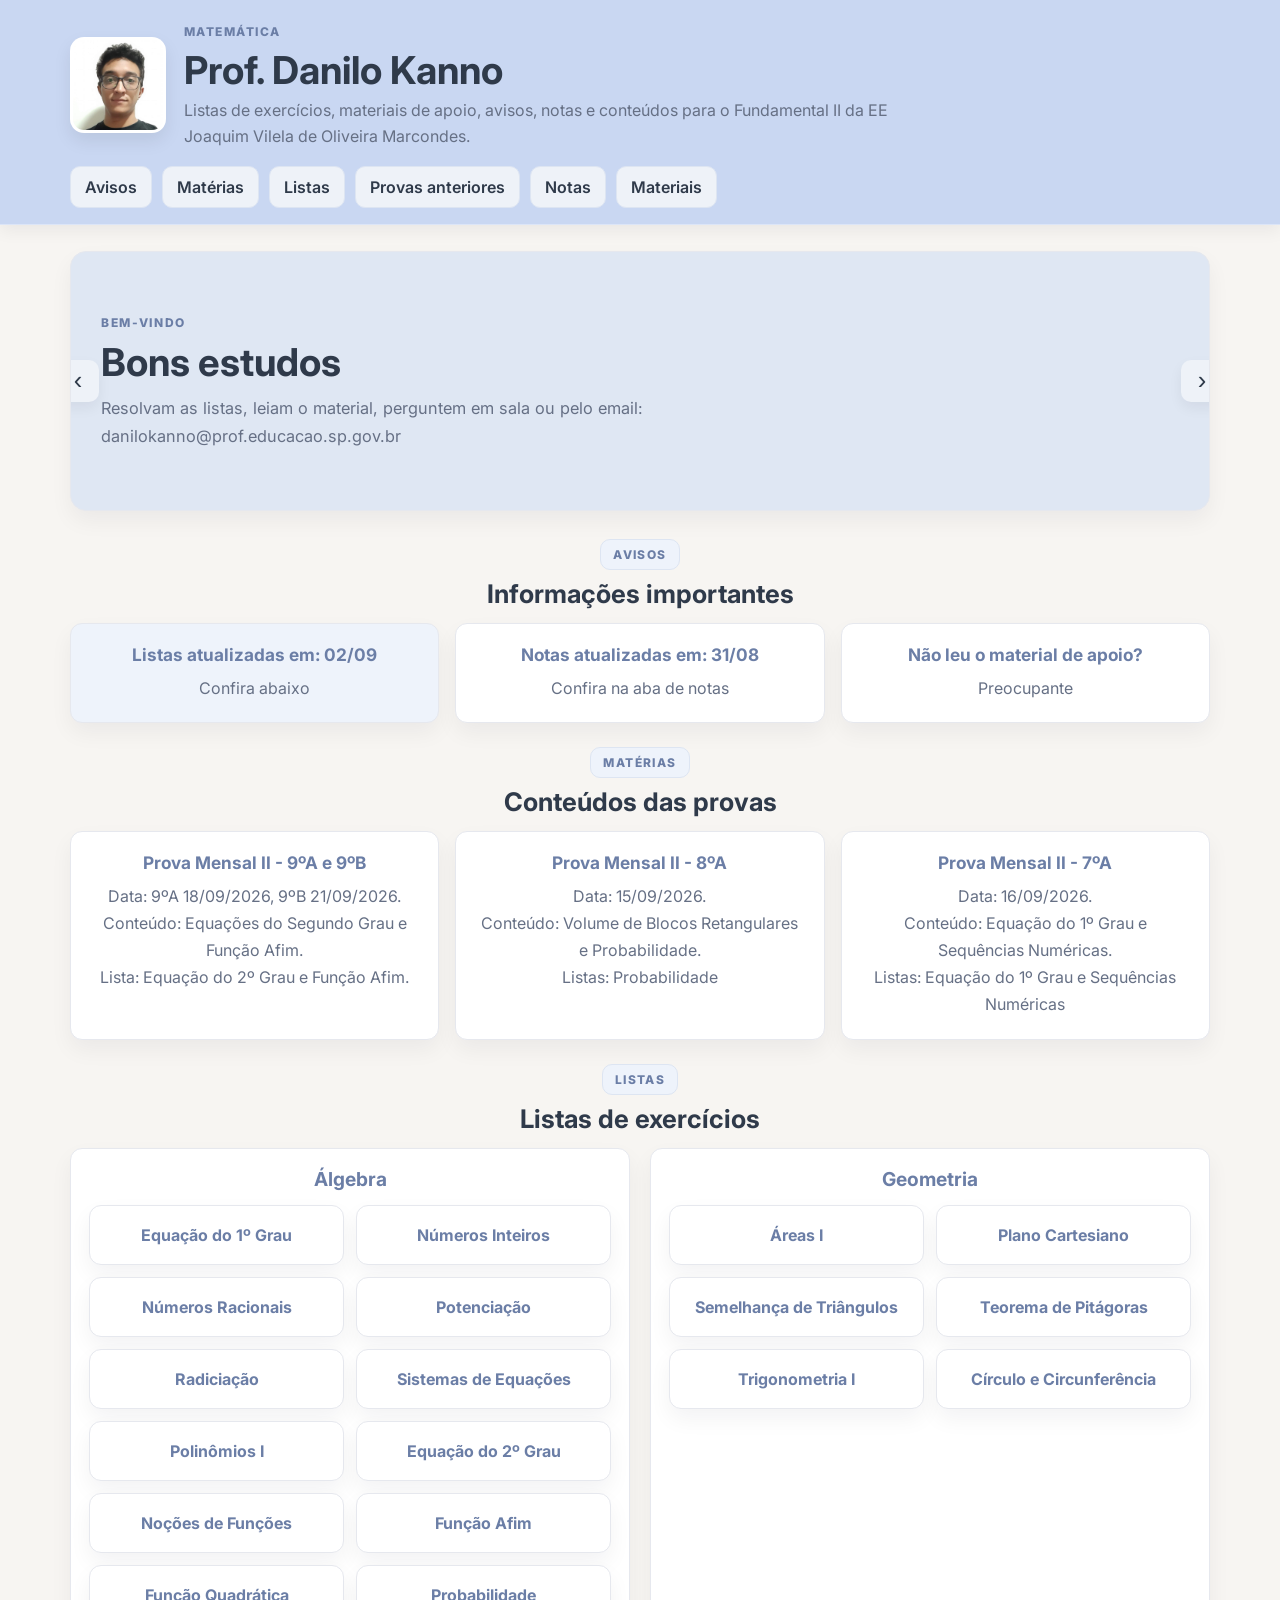
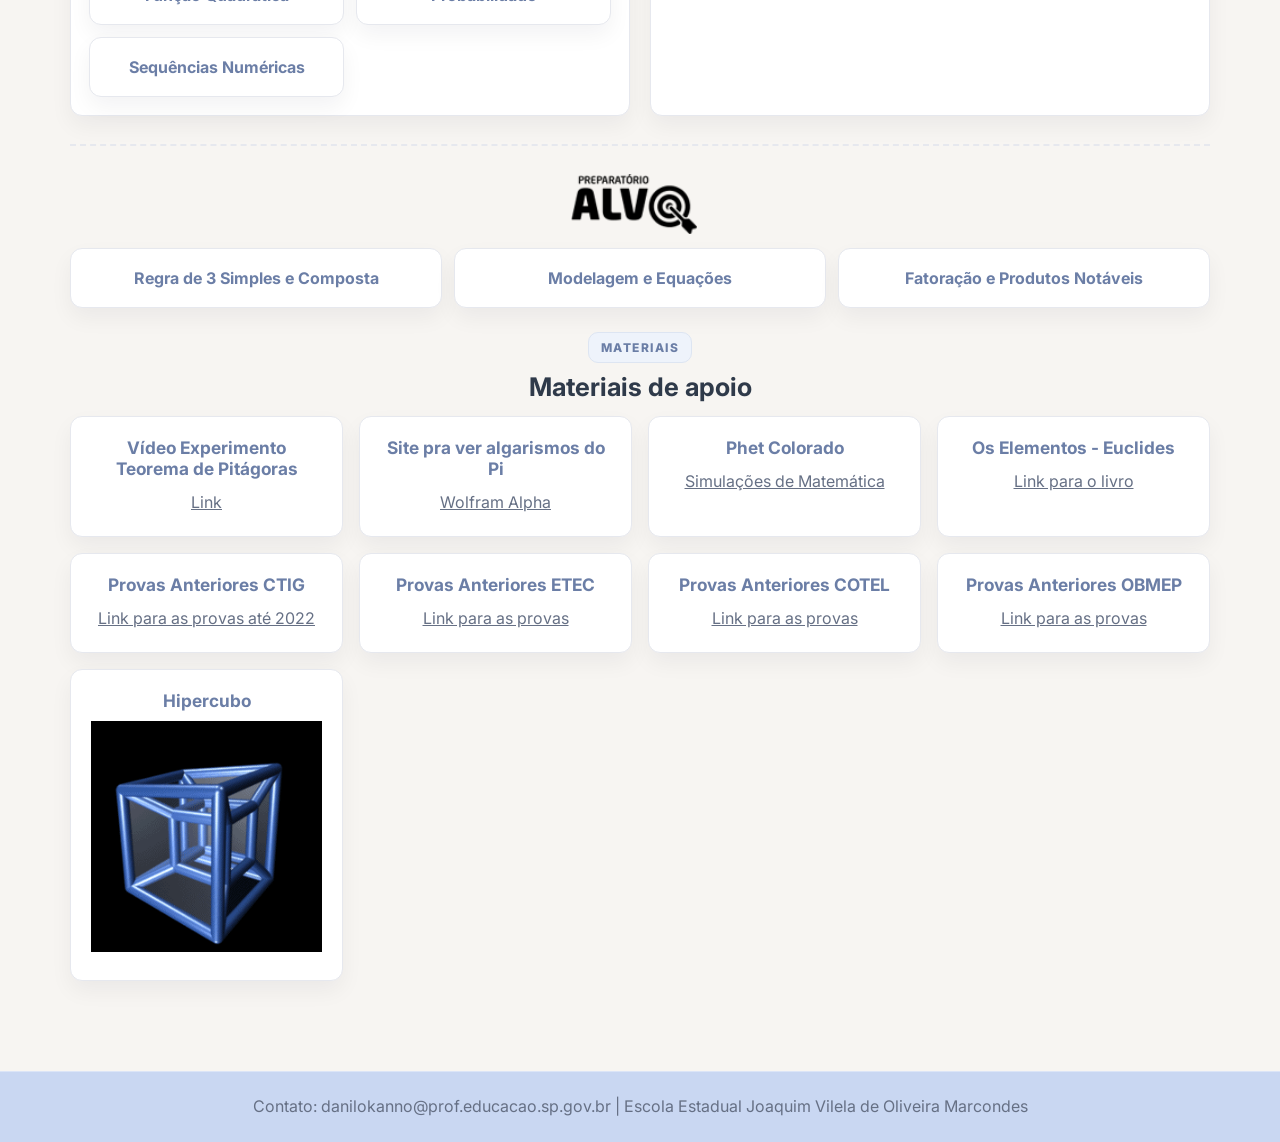
==== index.html @ be3a54b4 "Adiciona a lista de Fatoração e Produtos Notáveis do Alvo" ====
<!DOCTYPE html>
<html lang="pt-BR">
<head>
  <meta charset="UTF-8" />
  <meta name="viewport" content="width=device-width, initial-scale=1.0" />
  <title>Prof. Danilo Kanno - Matemática</title>
  <link rel="preconnect" href="https://fonts.googleapis.com">
  <link rel="preconnect" href="https://fonts.gstatic.com" crossorigin>
  <link href="https://fonts.googleapis.com/css2?family=Inter:wght@400;500;600;700;800&display=swap" rel="stylesheet">
  <link rel="stylesheet" href="css/style.css" />
</head>

<!-- Google tag (gtag.js) -->
<script async src="https://www.googletagmanager.com/gtag/js?id=G-RP2ZY6Y26R"></script>
<script>
  window.dataLayer = window.dataLayer || [];
  function gtag(){dataLayer.push(arguments);}
  gtag('js', new Date());

  gtag('config', 'G-RP2ZY6Y26R');
</script>

<body>
  <header class="topo">
    <div class="topo-inner">
      <div class="perfil">
        <img src="imagens/foto-professor.jpg" alt="Foto do Professor Danilo Kanno" class="foto-perfil">
        <div class="perfil-texto">
          <span class="tag">Matemática</span>
          <h1>Prof. Danilo Kanno</h1>
          <p>Listas de exercícios, materiais de apoio, avisos, notas e conteúdos para o Fundamental II da EE Joaquim Vilela de Oliveira Marcondes.</p>
        </div>
      </div>

      <nav class="menu">
        <a href="#avisos">Avisos</a>
        <a href="#provas">Matérias</a>
        <a href="#listas">Listas</a>
        <a href="provas.html">Provas anteriores</a>
        <a href="notas.html">Notas</a>
        <a href="#materiais">Materiais</a>
      </nav>
    </div>
  </header>

  <main class="container">
    <section class="hero">
      <div class="hero-slide active">
        <div>
          <span class="hero-kicker">Bem-vindo</span>
          <h2>Bons estudos</h2>
          <p>Resolvam as listas, leiam o material, perguntem em sala ou pelo email: danilokanno@prof.educacao.sp.gov.br</p>
        </div>
      </div>

      <div class="hero-slide">
        <div>
          <span class="hero-kicker">Avisos</span>
          <h2>Provas anteriores atualizadas</h2>
          <p>Confira na página "provas anteriores"</p>
        </div>
      </div>

      <div class="hero-slide">
        <div>
          <span class="hero-kicker">Notas</span>
          <h2>Médias finais do segundo bimestre fechadas</h2>
          <p>Confira na aba de notas</p>
        </div>
      </div>

      <button class="hero-btn hero-btn-prev" id="prevSlide" aria-label="Slide anterior">‹</button>
      <button class="hero-btn hero-btn-next" id="nextSlide" aria-label="Próximo slide">›</button>
    </section>

    <section id="avisos" class="secao">
      <div class="secao-cabecalho">
        <span class="tag secao-tag">Avisos</span>
        <h2>Informações importantes</h2>
      </div>

      <div class="grid-cards">
        <article class="card destaque">
          <h3>Listas atualizadas em: 02/09</h3>
          <p>Confira abaixo</p>
        </article>

        <article class="card">
          <h3>Notas atualizadas em: 31/08</h3>
          <p>Confira na aba de notas</p>
        </article>
        
        <article class="card">
          <h3>Não leu o material de apoio?</h3>
          <p>Preocupante</p>
        </article>

      </div>
    </section>

    
    <section id="provas" class="secao">
      <div class="secao-cabecalho">
        <span class="tag secao-tag">Matérias</span>
        <h2>Conteúdos das provas</h2>
      </div>

      <div class="grid-cards">
        <article class="card">
          <h3>Prova Mensal II - 9ºA e 9ºB</h3>
          <p>Data: 9ºA 18/09/2026, 9ºB 21/09/2026.</p>
          <p>Conteúdo: Equações do Segundo Grau e Função Afim.</p>
          <p>Lista: Equação do 2º Grau e Função Afim.</p>
        </article>

        <article class="card">
          <h3>Prova Mensal II - 8ºA</h3>
          <p>Data: 15/09/2026.</p>
          <p>Conteúdo: Volume de Blocos Retangulares e Probabilidade.</p>
          <p>Listas: Probabilidade</p>
        </article>

        <article class="card">
          <h3>Prova Mensal II - 7ºA</h3>
          <p>Data: 16/09/2026.</p>
          <p>Conteúdo: Equação do 1º Grau e Sequências Numéricas.</p>
          <p>Listas: Equação do 1º Grau e Sequências Numéricas</p>
        </article>
      </div>
    </section>

    <section id="listas" class="secao">
  <div class="secao-cabecalho">
    <span class="tag secao-tag">Listas</span>
    <h2>Listas de exercícios</h2>
  </div>

  <div class="listas-duas-colunas">
    <div class="lista-coluna">
      <h3>Álgebra</h3>
      <div class="grid-listas">
        <a class="lista-item" href="Listas/Equação_do_1º_Grau.pdf" target="_blank">Equação do 1º Grau</a>
        <a class="lista-item" href="Listas/Números_Inteiros.pdf" target="_blank">Números Inteiros</a>
        <a class="lista-item" href="Listas/Números_Racionais2.pdf" target="_blank">Números Racionais</a>
        <a class="lista-item" href="Listas/Potenciação.pdf" target="_blank">Potenciação</a>
        <a class="lista-item" href="Listas/Radiciação.pdf" target="_blank">Radiciação</a>
        <a class="lista-item" href="Listas/Sistemas_de_Equações.pdf" target="_blank">Sistemas de Equações</a>
        <a class="lista-item" href="Listas/Polinômios___I.pdf" target="_blank">Polinômios I</a>
        <a class="lista-item" href="Listas/Equação_do_2º_Grau.pdf" target="_blank">Equação do 2º Grau</a>
        <a class="lista-item" href="Listas/Noções_de_Funções.pdf" target="_blank">Noções de Funções</a>
        <a class="lista-item" href="Listas/Função_Afim.pdf" target="_blank">Função Afim</a>
        <a class="lista-item" href="Listas/Função_Quadrática.pdf" target="_blank">Função Quadrática</a>
        <a class="lista-item" href="Listas/Probabilidade.pdf" target="_blank">Probabilidade</a>
        <a class="lista-item" href="Listas/Sequências_Numéricas.pdf" target="_blank">Sequências Numéricas</a>
        
      </div>
    </div>

    <div class="lista-coluna">
      <h3>Geometria</h3>
      <div class="grid-listas">
        <a class="lista-item" href="Listas/Áreas_I.pdf" target="_blank">Áreas I</a>
        <a class="lista-item" href="Listas/Plano_Cartesiano.pdf" target="_blank">Plano Cartesiano</a>
        <a class="lista-item" href="Listas/Semelhança_de_Triângulos.pdf" target="_blank">Semelhança de Triângulos</a>
        <a class="lista-item" href="Listas/Teorema_de_Pitágoras.pdf" target="_blank">Teorema de Pitágoras</a>
        <a class="lista-item" href="Listas/Trigonometria_I.pdf" target="_blank">Trigonometria I</a>
        <a class="lista-item" href="Listas/Círculo_e_Circunferência.pdf" target="_blank">Círculo e Circunferência</a>
      </div>
    </div>
  </div>

  <!-- Divisória -->
  <hr class="listas-divisoria">

  <!-- Curso Alvo -->
  <div class="listas-grupo">
    <div class="listas-alvo-header">
      <img src="imagens/logoalvo.png" alt="Curso Alvo" class="logo-alvo-mini">
      <h3 class="listas-subtitulo"></h3>
    </div>
    <div class="grid-listas">
      <a class="lista-item" href="curso-alvo/Alvo___Regra_de_3.pdf" target="_blank">Regra de 3 Simples e Composta</a>
      <a class="lista-item" href="curso-alvo/Alvo___Modelagem_e_Equações.pdf" target="_blank">Modelagem e Equações</a>
      <a class="lista-item" href="curso-alvo/Alvo___Fatoração_e_Produtos_Notáveis.pdf" target="_blank">Fatoração e Produtos Notáveis</a>
    </div>
  </div>
</section>

    <section id="materiais" class="secao">
      <div class="secao-cabecalho">
        <span class="tag secao-tag">Materiais</span>
        <h2>Materiais de apoio</h2>
      </div>

      <div class="grid-cards">
        <article class="card">
          <h3>Vídeo Experimento Teorema de Pitágoras </h3>
          <p><a href="https://www.youtube.com/shorts/ldawX7qFbr4" target="_blank">Link</a></p>
        </article>

        <article class="card">
          <h3>Site pra ver algarismos do Pi</h3>
          <p><a href="https://www.wolframalpha.com" target="_blank">Wolfram Alpha</a></p>
        </article>

        <article class="card">
          <h3>Phet Colorado</h3>
          <p><a href="https://phet.colorado.edu/pt_BR/simulations/filter?subjects=math-and-statistics&type=html" taget="blank">Simulações de Matemática</a></p>
        </article>

        <article class="card">
          <h3>Os Elementos - Euclides</h3>
          <p><a href="https://eadcampus.spo.ifsp.edu.br/pluginfile.php/989009/mod_resource/content/0/OsElementos-Euclides.pdf" taget="blank">Link para o livro</a></p>
        </article>
        
        <article class="card">
          <h3>Provas Anteriores CTIG</h3>
          <p><a href="https://www.feg.unesp.br/#!/colegio-tecnico-novo/vestibulinho-2013/provas-anteriores/" taget="blank">Link para as provas até 2022</a></p>
        </article>

        <article class="card">
          <h3>Provas Anteriores ETEC</h3>
          <p><a href="https://cursinhoparaetec.com.br/provas-e-gabaritos/" taget="blank">Link para as provas</a></p>
        </article>

        <article class="card">
          <h3>Provas Anteriores COTEL</h3>
          <p><a href="https://cotel.eel.usp.br/processo-seletivo/provas-gabaritos-anteriores" taget="blank">Link para as provas</a></p>
        </article>

        <article class="card">
          <h3>Provas Anteriores OBMEP</h3>
          <p><a href="http://www.obmep.org.br/provas.htm" taget="blank">Link para as provas</a></p>
        </article>

        <article class="card">
          <h3>Hipercubo</h3>
          <p><img src="imagens/hipercube.gif" class="imagem-responsiva" alt="Hipercubo"></p>
        </article>
      </div>
    </section>
  </main>

  <footer class="rodape">
    <p>Contato: danilokanno@prof.educacao.sp.gov.br | Escola Estadual Joaquim Vilela de Oliveira Marcondes</p>
  </footer>

  <script src="js/script.js"></script>
</body>
</html>
---- css/style.css ----
:root{
  --bg:#f7f5f2;
  --surface:#ffffff;
  --surface-2:#eef3fb;
  --text:#2f3a4a;
  --muted:#667085;
  --primary:#c9d7f2;
  --primary-2:#dfe7f3;
  --primary-strong:#6b7ea6;
  --line:#e6e8ee;
  --shadow:0 10px 22px rgba(15, 23, 42, .05);
  --radius:12px;
}

*{
  box-sizing:border-box;
}

html{
  scroll-behavior:smooth;
}

body{
  margin:0;
  font-family:'Inter',system-ui,-apple-system,BlinkMacSystemFont,'Segoe UI',sans-serif;
  background:var(--bg);
  color:var(--text);
}

a{
  color:inherit;
}

.topo{
  background:var(--primary);
  color:var(--text);
  position:sticky;
  top:0;
  z-index:10;
  box-shadow:0 6px 16px rgba(15,23,42,.06);
  border-bottom:1px solid rgba(255,255,255,.35);
}

.topo-inner{
  max-width:1180px;
  margin:0 auto;
  padding:20px 20px 16px;
}

.perfil{
  display:flex;
  align-items:center;
  gap:18px;
  flex-wrap:wrap;
}

.foto-perfil{
  width:96px;
  height:96px;
  border-radius:14px;
  object-fit:cover;
  border:3px solid rgba(255,255,255,.9);
  background:#fff;
  box-shadow:0 8px 18px rgba(0,0,0,.08);
}

.perfil-texto{
  max-width:760px;
}

.tag{
  display:inline-flex;
  align-items:center;
  gap:8px;
  font-size:.75rem;
  font-weight:800;
  letter-spacing:.12em;
  text-transform:uppercase;
  color:var(--primary-strong);
}

.perfil h1{
  margin:10px 0 8px;
  font-size:clamp(1.9rem, 3vw, 2.8rem);
  line-height:1.05;
  color:var(--text);
}

.perfil p{
  margin:0;
  color:var(--muted);
  font-size:1rem;
  line-height:1.6;
}

.menu{
  margin-top:16px;
  display:flex;
  flex-wrap:wrap;
  gap:10px;
}

.menu a{
  text-decoration:none;
  padding:10px 14px;
  border-radius:10px;
  background:#eef2f8;
  border:1px solid #dde5f2;
  font-weight:600;
  transition:.2s ease;
  color:var(--text);
}

.menu a:hover{
  background:#e4ebf6;
  transform:translateY(-1px);
}

.container{
  max-width:1180px;
  margin:0 auto;
  padding:26px 20px 54px;
}

.container.container-full {
  max-width: 75%; /* Ocupa quase toda a largura da tela */
}

.hero{
  position:relative;
  overflow:hidden;
  border-radius:16px;
  background:var(--primary-2);
  min-height:260px;
  padding:34px 30px;
  color:var(--text);
  box-shadow:var(--shadow);
  margin-bottom:28px;
  border:1px solid var(--line);
}

.hero-slide{
  display:none;
  max-width:760px;
  min-height:190px;
  align-items:center;
}

.hero-slide.active{
  display:flex;
}

.hero-kicker{
  display:inline-block;
  margin-bottom:12px;
  font-size:.75rem;
  font-weight:800;
  letter-spacing:.14em;
  text-transform:uppercase;
  color:var(--primary-strong);
}

.hero h2{
  margin:0 0 12px;
  font-size:clamp(1.8rem, 3vw, 3rem);
  line-height:1.08;
  max-width:760px;
  color:var(--text);
}

.hero p{
  margin:0;
  max-width:640px;
  font-size:1.02rem;
  line-height:1.7;
  color:var(--muted);
}

.hero-btn{
  position:absolute;
  top:50%;
  transform:translateY(-50%);
  width:42px;
  height:42px;
  border:none;
  border-radius:10px;
  cursor:pointer;
  font-size:1.6rem;
  color:var(--text);
  background:#eef2f8;
  box-shadow:0 6px 14px rgba(15,23,42,.06);
}

.hero-btn:hover{
  background:#e4ebf6;
}

.hero-btn-prev{
  left:-14px;
}

.hero-btn-next{
  right:-14px;
}

.secao{
  margin-top:24px;
}

.secao-cabecalho{
  margin-bottom:14px;
  text-align:center;
}

.secao-cabecalho h2{
  margin:8px 0 0;
  font-size:clamp(1.4rem, 2vw, 1.9rem);
  color:var(--text);
}

.secao-cabecalho p{
  margin:0;
  color:var(--muted);
  font-size:0.95rem;
}

.secao-tag{
  color:var(--primary-strong);
  background:#eef3fb;
  border:1px solid #dde5f2;
  padding:7px 12px;
  border-radius:10px;
}

.grid-cards{
  display:grid;
  grid-template-columns:repeat(auto-fit,minmax(240px,1fr));
  gap:16px;
}

.card{
  background:var(--surface);
  border:1px solid var(--line);
  border-radius:var(--radius);
  padding:20px;
  box-shadow:var(--shadow);
  text-align:center;
}

.card h3{
  margin:0 0 10px;
  font-size:1.08rem;
  color:var(--primary-strong);
}

.card p{
  margin:0;
  color:var(--muted);
  line-height:1.7;
}

.card.destaque{
  background:var(--surface-2);
}

.listas-duas-colunas{
  display:grid;
  grid-template-columns:1fr;
  gap:20px;
}

.lista-coluna{
  background:var(--surface);
  border:1px solid var(--line);
  border-radius:var(--radius);
  padding:18px;
  box-shadow:var(--shadow);
}

.lista-coluna h3{
  margin:0 0 14px;
  font-size:1.2rem;
  color:var(--primary-strong);
  text-align:center;
}

.grid-listas{
  display:grid;
  grid-template-columns:repeat(auto-fit,minmax(210px,1fr));
  gap:12px;
}

.lista-item{
  display:flex;
  align-items:center;
  justify-content:center;
  min-height:60px;
  text-align:center;
  padding:14px 16px;
  background:var(--surface);
  border-radius:var(--radius);
  border:1px solid var(--line);
  text-decoration:none;
  font-weight:700;
  color:var(--primary-strong);
  box-shadow:var(--shadow);
  transition:.2s ease;
}

.lista-item:hover{
  transform:translateY(-2px);
  background:var(--surface-2);
}

.ano-provas{
  margin-top:30px;
  padding-top:20px;
  border-top:1px solid var(--line);
}

.ano-provas h3{
  font-size:1.5rem;
  color:var(--text);
  margin-bottom:18px;
  text-align:center;
}

.prova-card{
  display:flex;
  flex-direction:column;
  justify-content:space-between;
  align-items:center;
  padding:25px;
}

.prova-card h4{
  margin:0 0 10px;
  font-size:1.15rem;
  color:var(--text);
}

.prova-card p{
  flex-grow:1;
  margin-bottom:15px;
  font-size:.95rem;
}

.tag-bimestre{
  display:inline-block;
  background:var(--primary);
  color:var(--primary-strong);
  font-size:.7rem;
  font-weight:700;
  padding:5px 10px;
  border-radius:8px;
  margin-bottom:12px;
  border:1px solid #b3c7e6;
}

.btn-download{
  display:inline-flex;
  align-items:center;
  justify-content:center;
  gap:8px;
  background:var(--primary-strong);
  color:#fff;
  padding:10px 18px;
  border-radius:8px;
  text-decoration:none;
  font-weight:600;
  font-size:.9rem;
  transition:.2s ease;
  margin-top:10px;
}

.btn-download:hover{
  background:#5a6b8c;
  transform:translateY(-1px);
  box-shadow:0 4px 10px rgba(0,0,0,.1);
}

.rodape{
  margin-top:36px;
  background:var(--primary);
  color:var(--text);
  padding:22px 20px;
  text-align:center;
  border-top:1px solid rgba(255,255,255,.35);
}

.rodape p{
  margin:0;
  line-height:1.6;
  color:var(--muted);
}

@media (min-width: 900px){
  .listas-duas-colunas{
    grid-template-columns:1fr 1fr;
  }
}

@media (max-width: 768px){
  .hero{
    padding:24px 16px;
    min-height:220px;
    border-radius:14px;
  }

  .hero-btn{
    width:38px;
    height:38px;
    font-size:1.4rem;
  }

  .perfil{
    align-items:flex-start;
  }

  .foto-perfil{
    width:84px;
    height:84px;
    border-radius:12px;
  }

  .secao-cabecalho{
    text-align:left;
  }

  .ano-provas h3{
    text-align:left;
  }

  .prova-card{
    padding:20px;
  }

  .listas-duas-colunas{
    grid-template-columns:1fr;
  }
}

.tabela-controle{
  display:flex;
  align-items:center;
  gap:12px;
  margin:20px 0 18px;
  flex-wrap:wrap;
  justify-content:center;
}

.tabela-controle label{
  font-weight:700;
  color:var(--text);
}

.tabela-controle select{
  padding:10px 14px;
  border:1px solid var(--line);
  border-radius:10px;
  background:var(--surface);
  color:var(--text);
  font-family:inherit;
  font-size:1rem;
  outline:none;
  box-shadow:var(--shadow);
}

.tabela-wrapper{
  width:100%;
  overflow-x:auto;
  background:var(--surface);
  border:1px solid var(--line);
  border-radius:var(--radius);
  box-shadow:var(--shadow);
}

.tabela-notas{
  width:100%;
  border-collapse:collapse;
  min-width:900px;
}

.tabela-notas th,
.tabela-notas td{
  padding:14px 12px;
  border:1px solid var(--line);
  text-align:center;
  font-size:.95rem;
}

.tabela-notas th{
  background:var(--primary-2);
  color:var(--text);
  font-weight:800;
}

.tabela-notas tbody tr:nth-child(even){
  background:#fafbfe;
}

.tabela-notas tbody tr:hover{
  background:#f1f5fb;
}

.tabela-status{
  margin:20px 0;
  padding:14px 16px;
  background:#fff;
  border:1px solid var(--line);
  border-radius:12px;
  text-align:center;
  color:var(--muted);
  box-shadow:var(--shadow);
}

.tabela-erro{
  color:#8b1e1e;
  background:#fff5f5;
  border-color:#f2c4c4;
}

.tabela-wrapper{
  width:100%;
  overflow-x:auto;
}

.tabela-notas{
  width:100%;
  border-collapse:collapse;
  table-layout:auto;
  min-width:700px;
}

.tabela-notas th,
.tabela-notas td{
  padding:14px 12px;
  border:1px solid var(--line);
  text-align:center;
  vertical-align:middle;
  white-space:nowrap;
}

.tabela-notas th{
  background:var(--primary-2);
  color:var(--text);
  font-weight:800;
}

.imagem-responsiva {
    max-width: 100%;
    height: auto;
}

/* Botões das abas — 1º e 2º bimestre */
.tab-btn {
  padding: 10px 18px;
  border-radius: 10px;
  border: 1px solid var(--line);
  background: var(--surface);
  color: var(--primary-strong);
  font-weight: 700;
  cursor: pointer;
  transition: .2s ease;
  box-shadow: var(--shadow);
}

.tab-btn:hover {
  background: var(--surface-2);
  transform: translateY(-2px);
}

.tab-btn.active {
  background: var(--primary-strong);
  color: #fff;
  border-color: var(--primary-strong);
  transform: translateY(-1px);
}

.foto-card {
  overflow: hidden;
}

.foto-img {
  width: 100%;
  height: 200px;        /* tamanho da miniatura */
  object-fit: cover;    /* garante que corte sem deformar */
  border-radius: var(--radius);
}

/* LIGHTBOX — ESTILO PADRÃO */
#lightbox {
  display: none;
  position: fixed;
  inset: 0;
  background: rgba(0,0,0,0.85);
  justify-content: center;
  align-items: center;
  z-index: 9999;
}

#lightbox.active {
  display: flex;
}

#lightbox-img {
  max-width: 90vw;
  max-height: 90vh;
  border-radius: var(--radius);
  box-shadow: var(--shadow);
}

.close-lightbox {
  position: absolute;
  top: 20px;
  right: 30px;
  font-size: 42px;
  color: white;
  cursor: pointer;
  font-weight: bold;
}

/* Efeito de hover nas miniaturas da galeria */
.foto-card {
  position: relative;
  overflow: hidden;
}

.foto-img {
  cursor: pointer;          /* 1) mostra que é clicável */
  transition: transform .25s ease, filter .25s ease;
}

.foto-img:hover {
  transform: scale(1.04);   /* 2) leve aumento */
  filter: brightness(0.88); /* 3) escurece um pouco para realçar o clique */
}

/* DIVISÓRIA ENTRE LISTAS NORMAIS E CURSO ALVO */
.listas-grupo {
  margin-bottom: 10px;
}

.listas-subtitulo {
  font-size: 1.1rem;
  color: var(--primary-strong);
  margin: 0 0 14px;
  text-align: center;
}

.listas-divisoria {
  border: none;
  border-top: 2px dashed var(--line);
  margin: 28px 0;
  width: 100%;
}

.listas-alvo-header {
  display: flex;
  align-items: center;
  justify-content: center;
  gap: 12px;
  margin-bottom: 14px;
}

.listas-alvo-header .listas-subtitulo {
  margin: 0;
}

.logo-alvo-mini {
  width: 130px;
  height: 60px;
  object-fit: contain;
  border-radius: 8px;
}
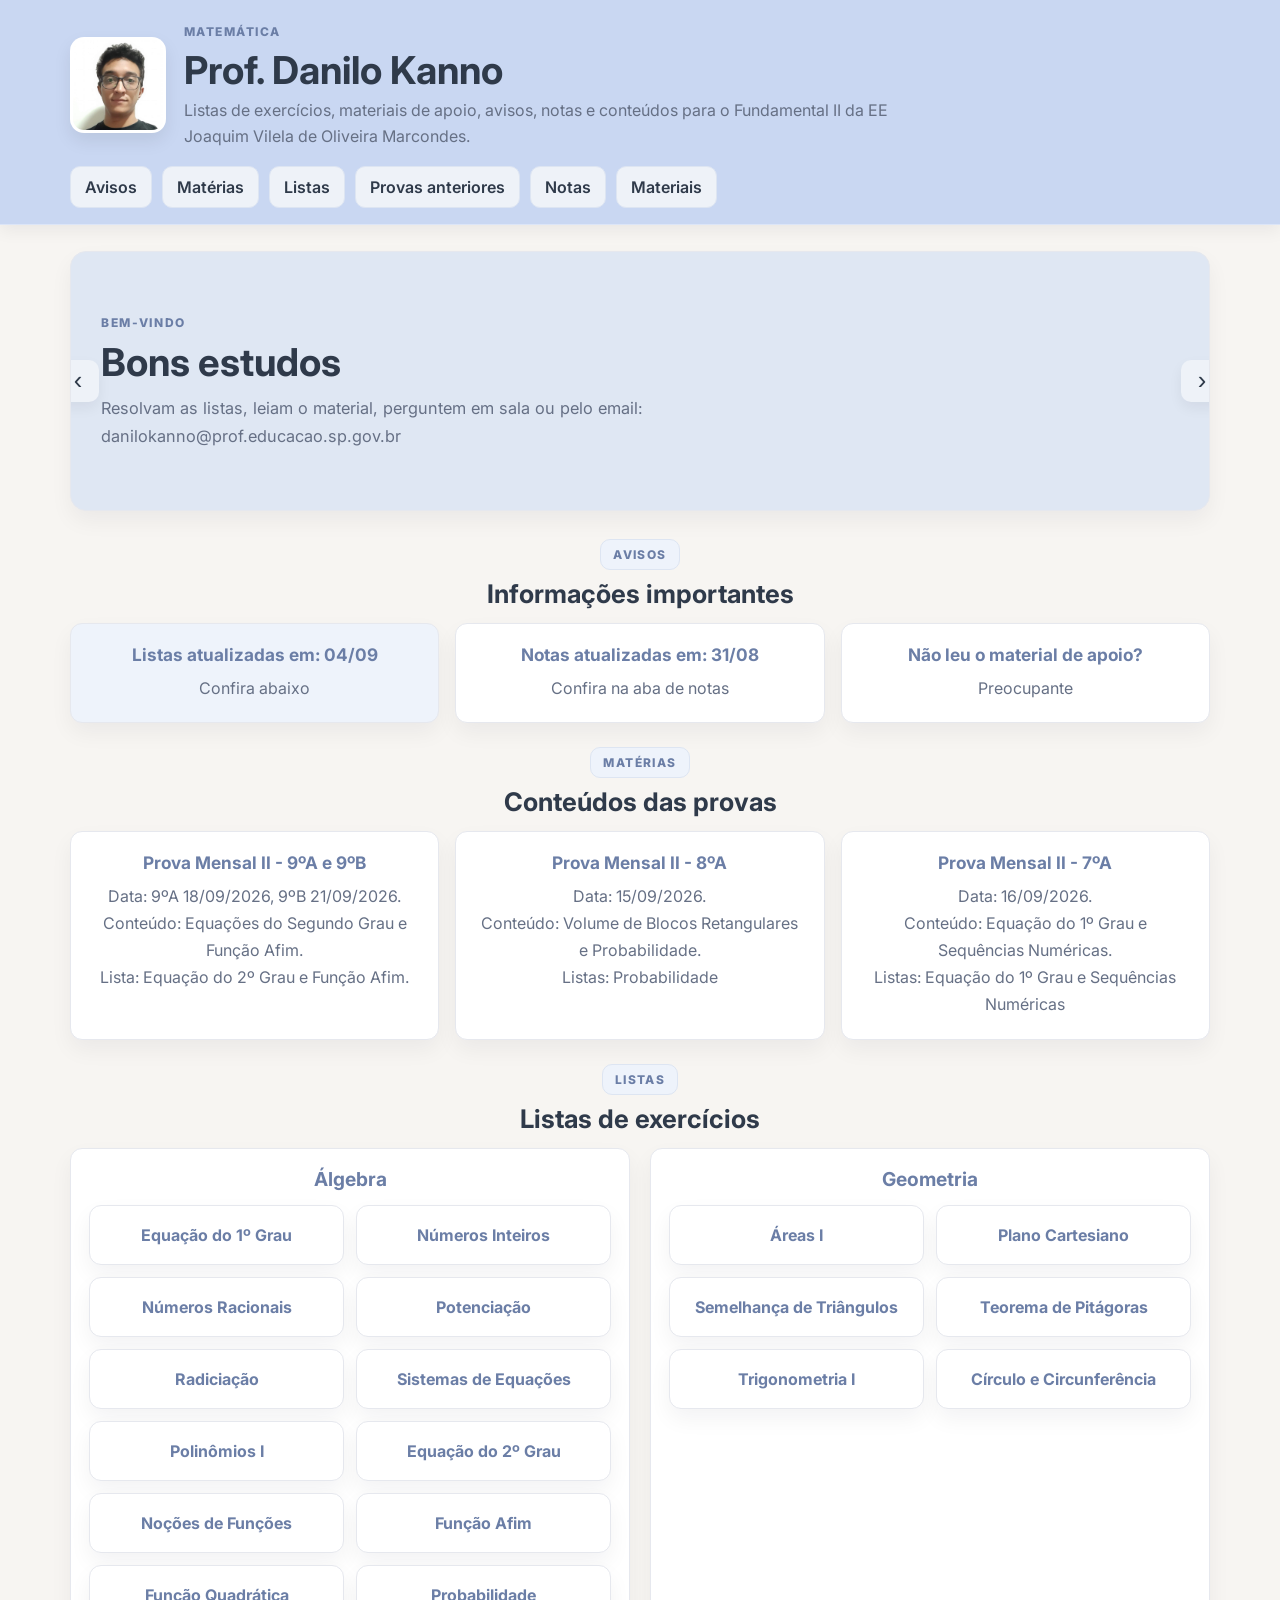
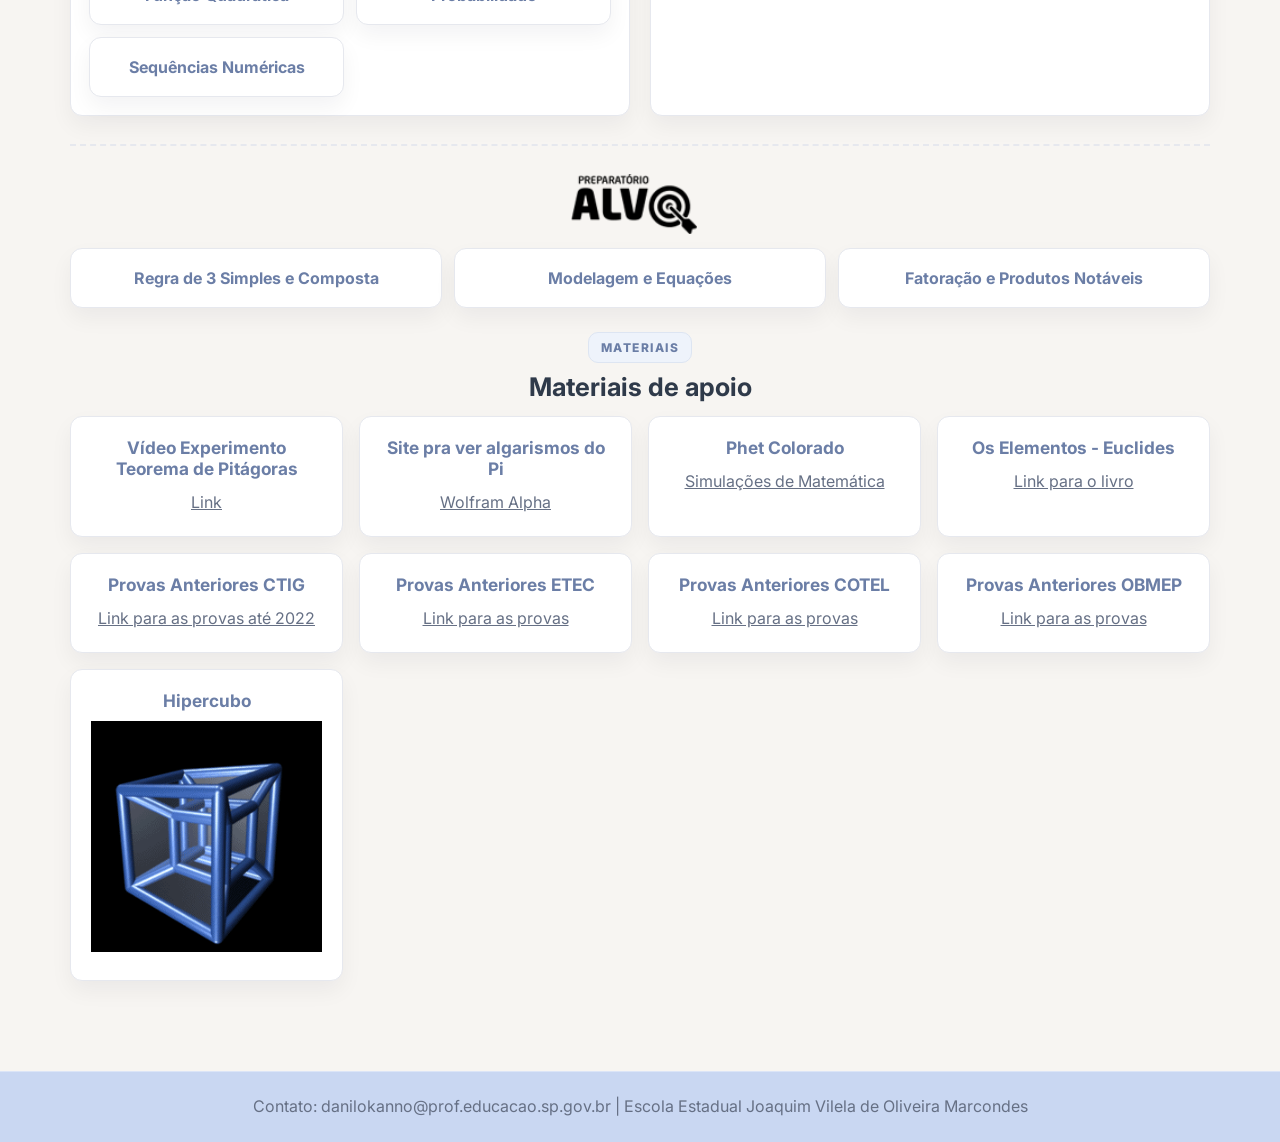
==== commit 24c07467: "Adiciona lista complementar de pontos críticos da função afim" ====
--- a/index.html
+++ b/index.html
@@ -81,7 +81,7 @@
 
       <div class="grid-cards">
         <article class="card destaque">
-          <h3>Listas atualizadas em: 02/09</h3>
+          <h3>Listas atualizadas em: 04/09</h3>
           <p>Confira abaixo</p>
         </article>
 
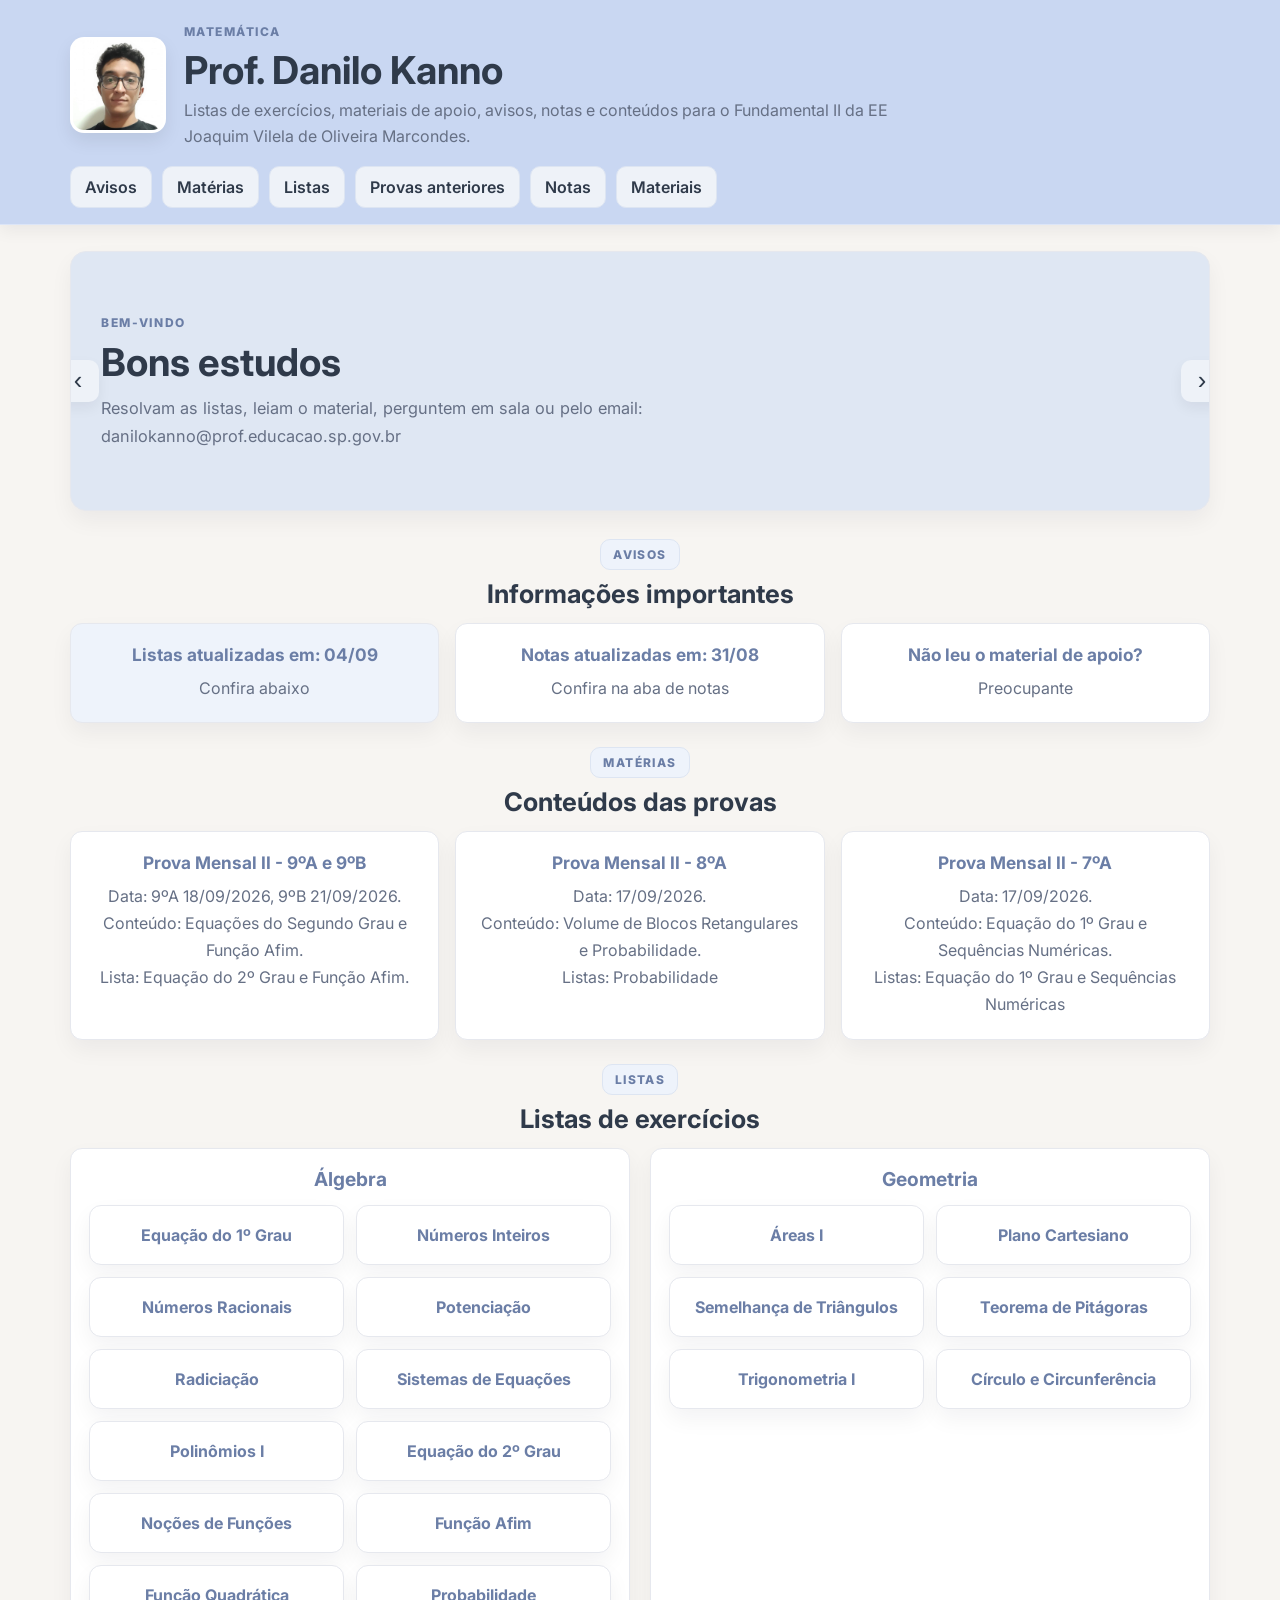
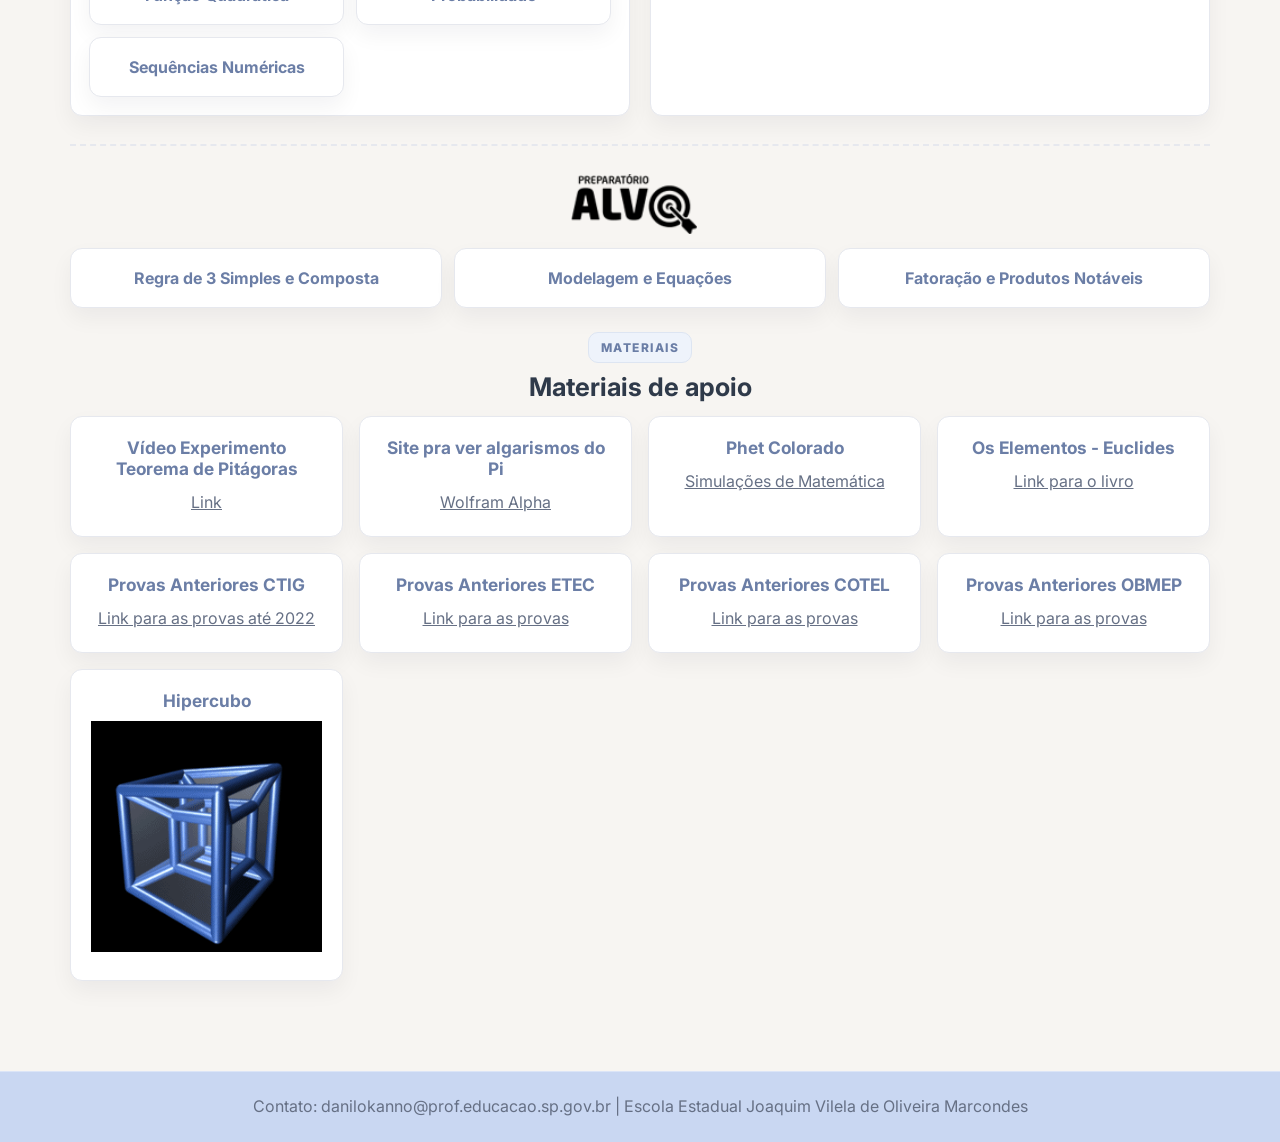
==== commit 5b234f25: "Troca as datas de prova" ====
--- a/index.html
+++ b/index.html
@@ -115,14 +115,14 @@
 
         <article class="card">
           <h3>Prova Mensal II - 8ºA</h3>
-          <p>Data: 15/09/2026.</p>
+          <p>Data: 17/09/2026.</p>
           <p>Conteúdo: Volume de Blocos Retangulares e Probabilidade.</p>
           <p>Listas: Probabilidade</p>
         </article>
 
         <article class="card">
           <h3>Prova Mensal II - 7ºA</h3>
-          <p>Data: 16/09/2026.</p>
+          <p>Data: 17/09/2026.</p>
           <p>Conteúdo: Equação do 1º Grau e Sequências Numéricas.</p>
           <p>Listas: Equação do 1º Grau e Sequências Numéricas</p>
         </article>
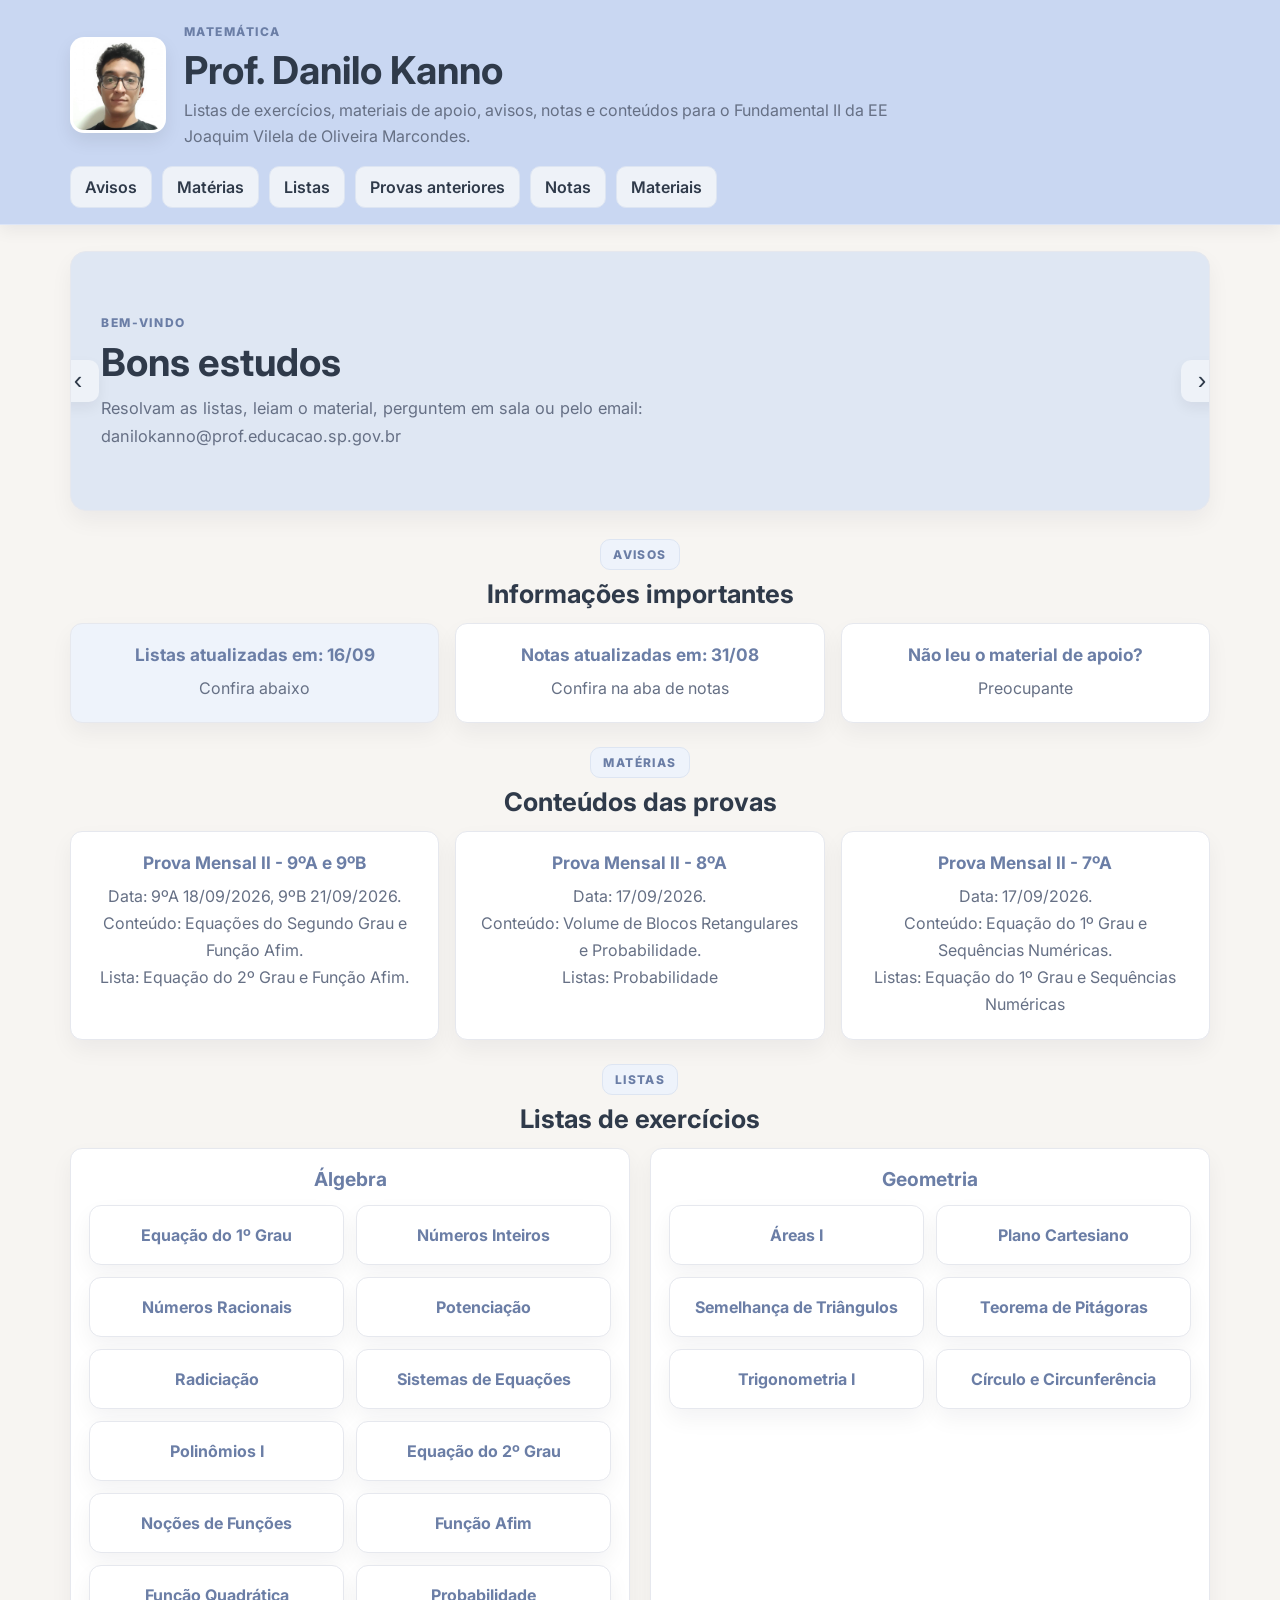
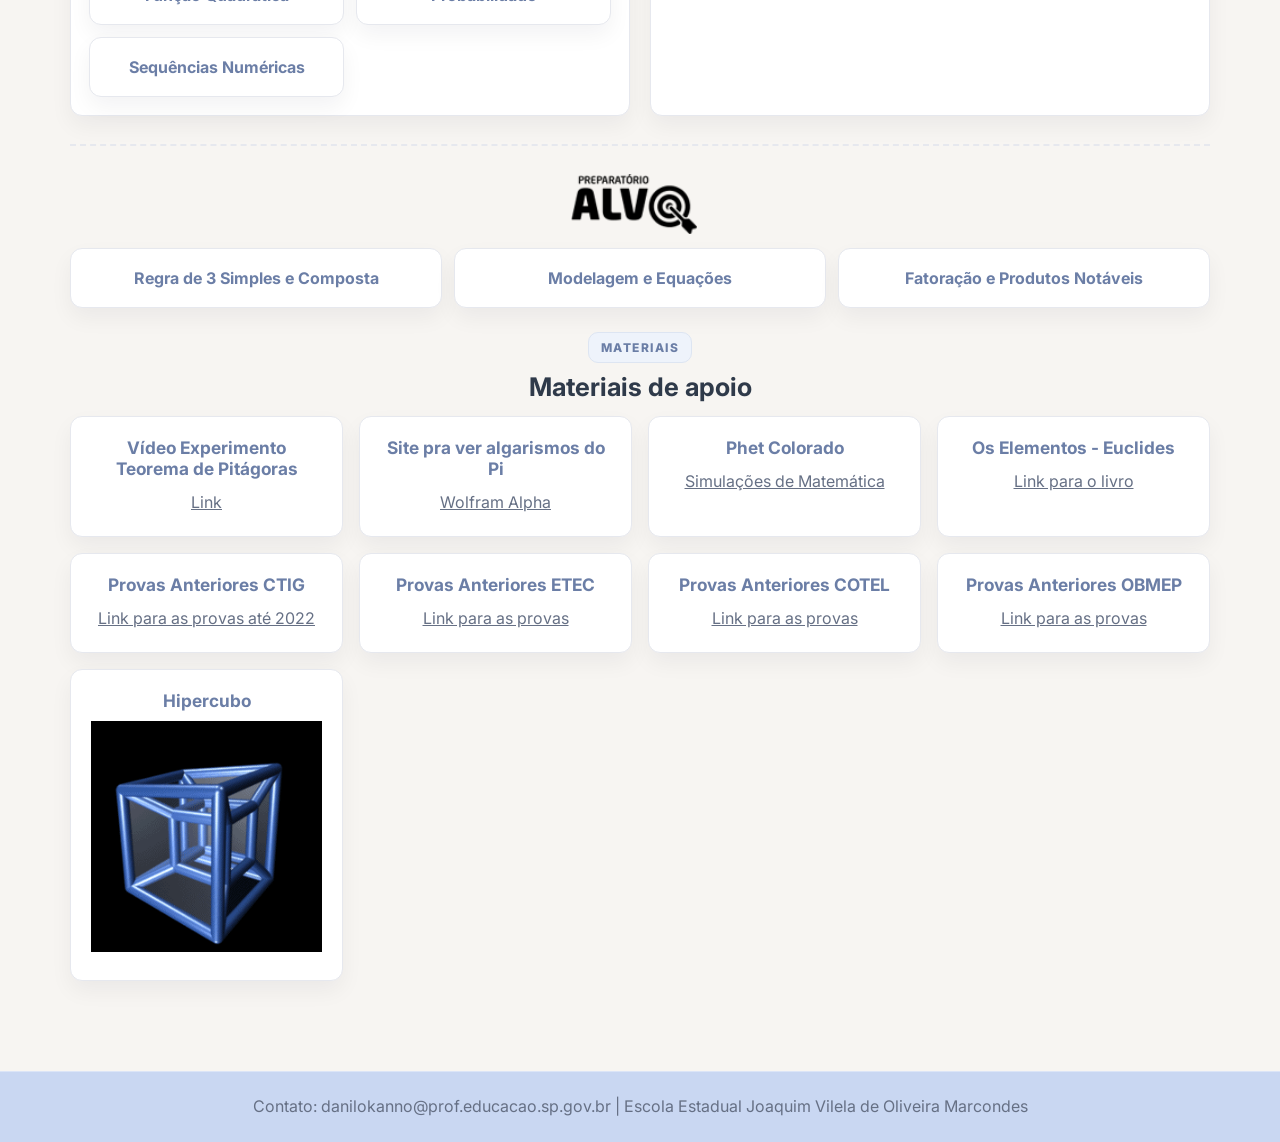
==== commit ea1285cf: "Altera a lista de função afim" ====
--- a/index.html
+++ b/index.html
@@ -81,7 +81,7 @@
 
       <div class="grid-cards">
         <article class="card destaque">
-          <h3>Listas atualizadas em: 04/09</h3>
+          <h3>Listas atualizadas em: 16/09</h3>
           <p>Confira abaixo</p>
         </article>
 
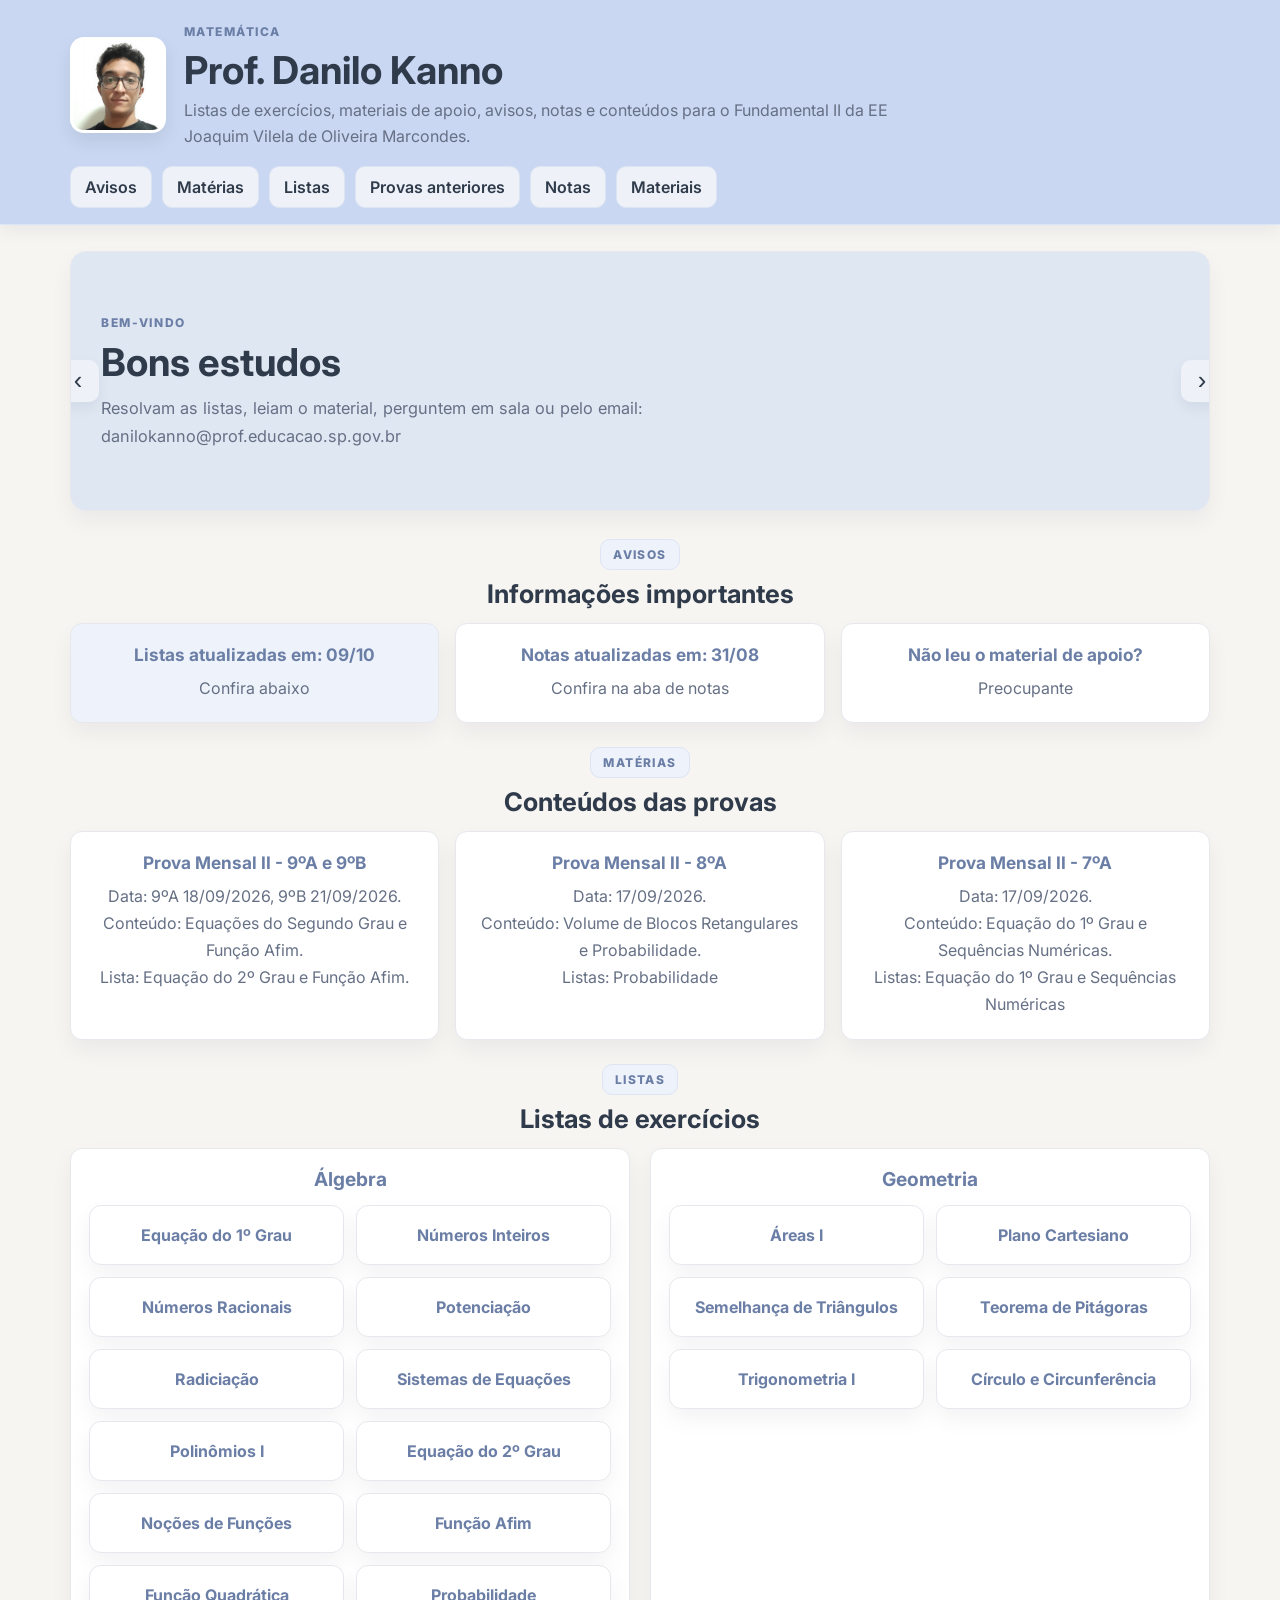
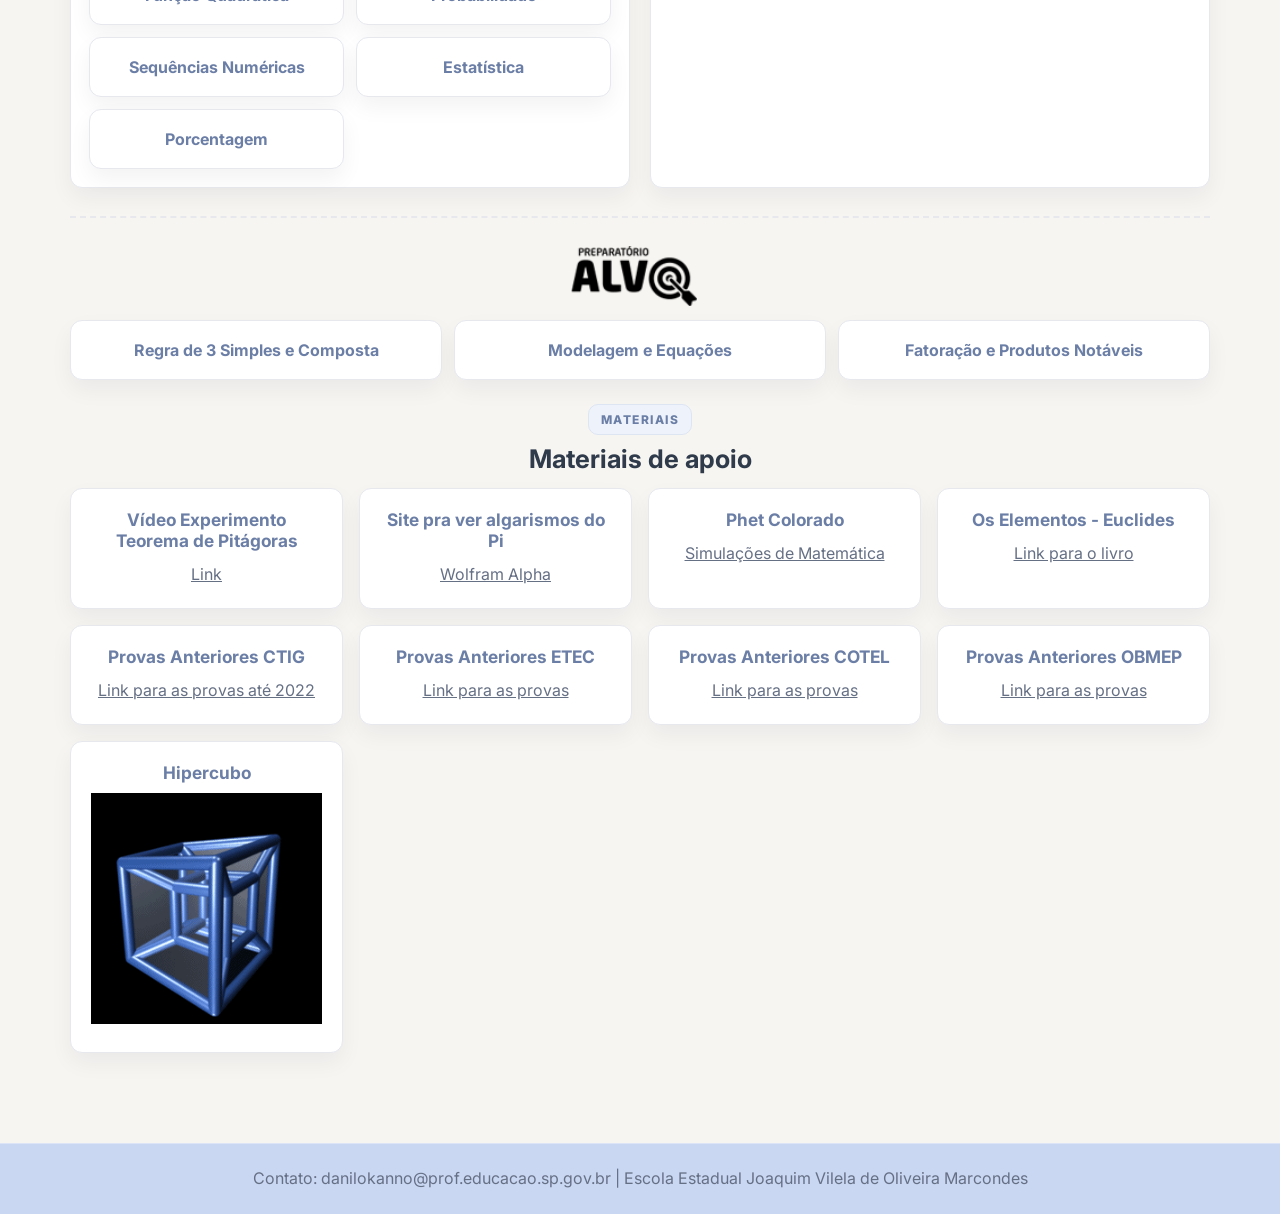
==== commit 2d6d2bfb: "Adiciona listas de de estatística e porcentagem" ====
--- a/index.html
+++ b/index.html
@@ -81,7 +81,7 @@
 
       <div class="grid-cards">
         <article class="card destaque">
-          <h3>Listas atualizadas em: 16/09</h3>
+          <h3>Listas atualizadas em: 09/10</h3>
           <p>Confira abaixo</p>
         </article>
 
@@ -94,7 +94,6 @@
           <h3>Não leu o material de apoio?</h3>
           <p>Preocupante</p>
         </article>
-
       </div>
     </section>
 
@@ -152,6 +151,8 @@
         <a class="lista-item" href="Listas/Função_Quadrática.pdf" target="_blank">Função Quadrática</a>
         <a class="lista-item" href="Listas/Probabilidade.pdf" target="_blank">Probabilidade</a>
         <a class="lista-item" href="Listas/Sequências_Numéricas.pdf" target="_blank">Sequências Numéricas</a>
+        <a class="lista-item" href="Listas/Estatística.pdf" target="_blank">Estatística</a>
+        <a class="lista-item" href="Listas/Porcentagem.pdf" target="_blank">Porcentagem</a>
         
       </div>
     </div>
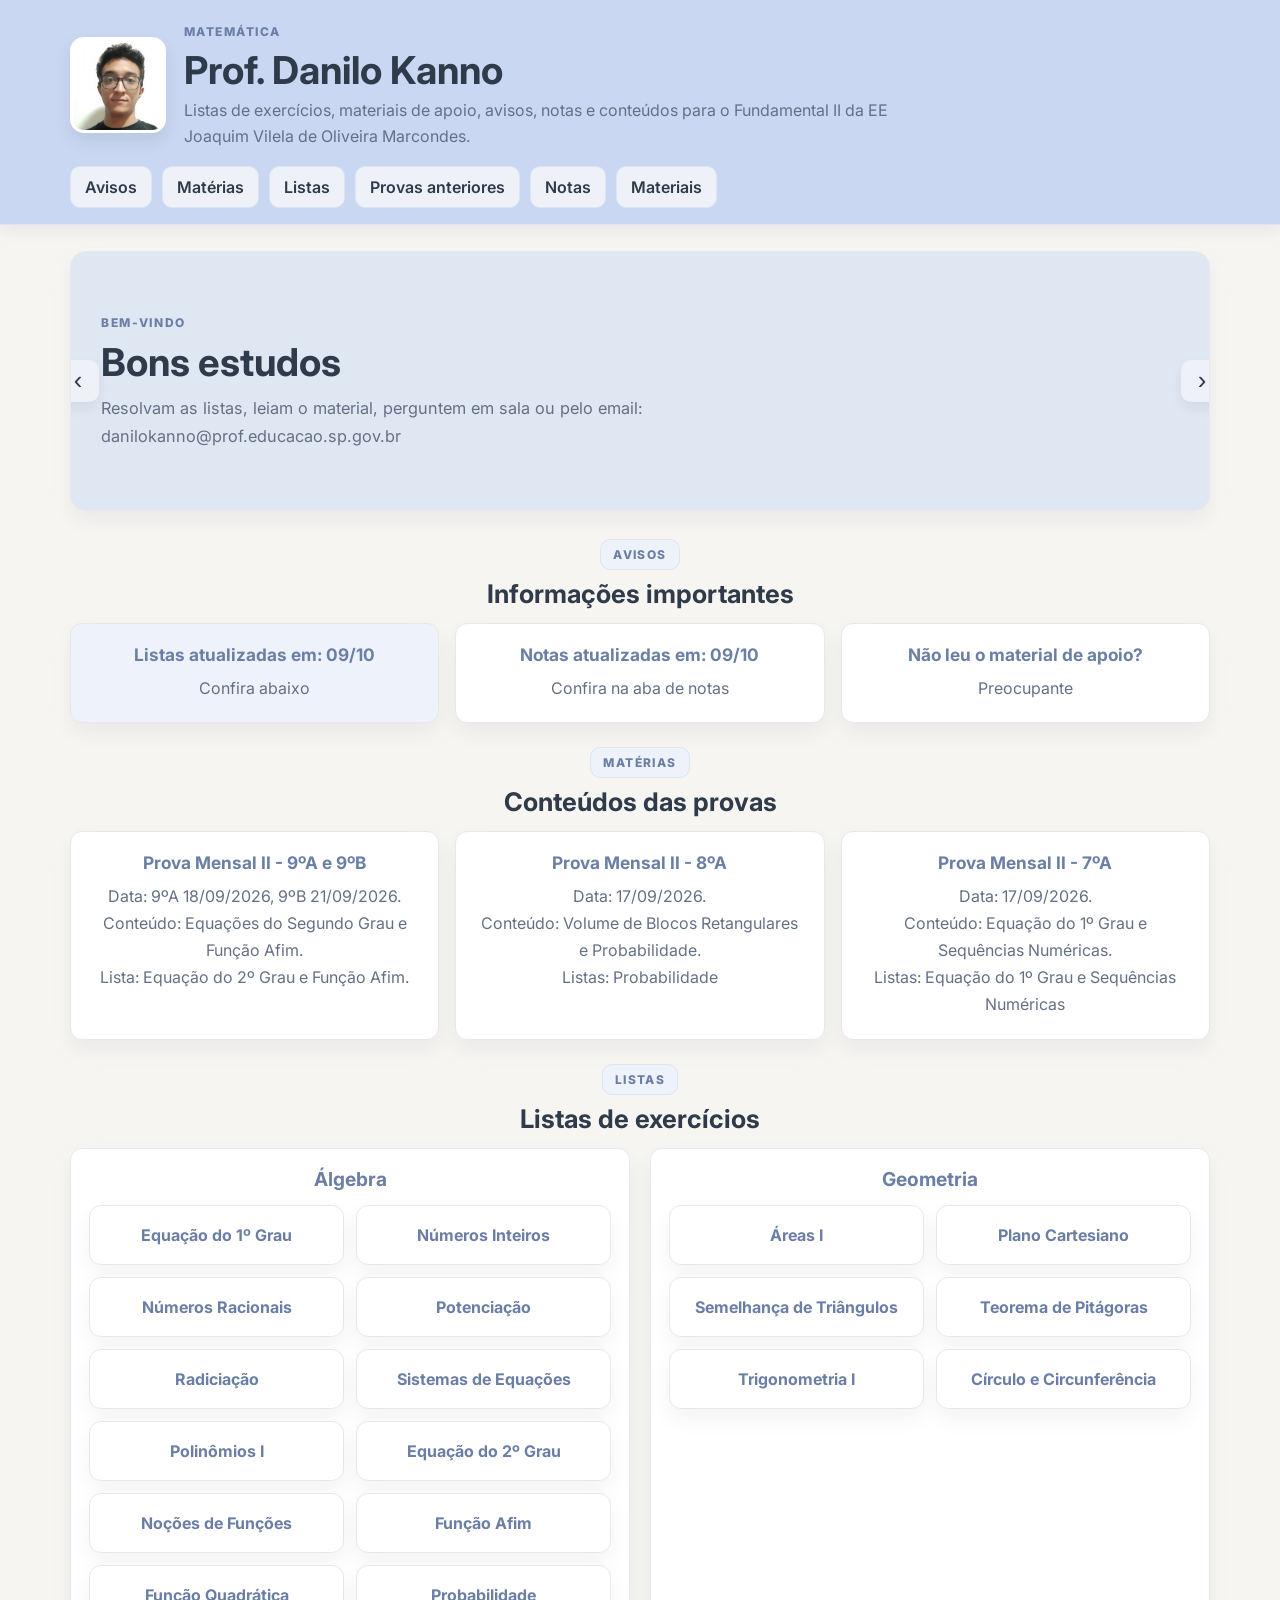
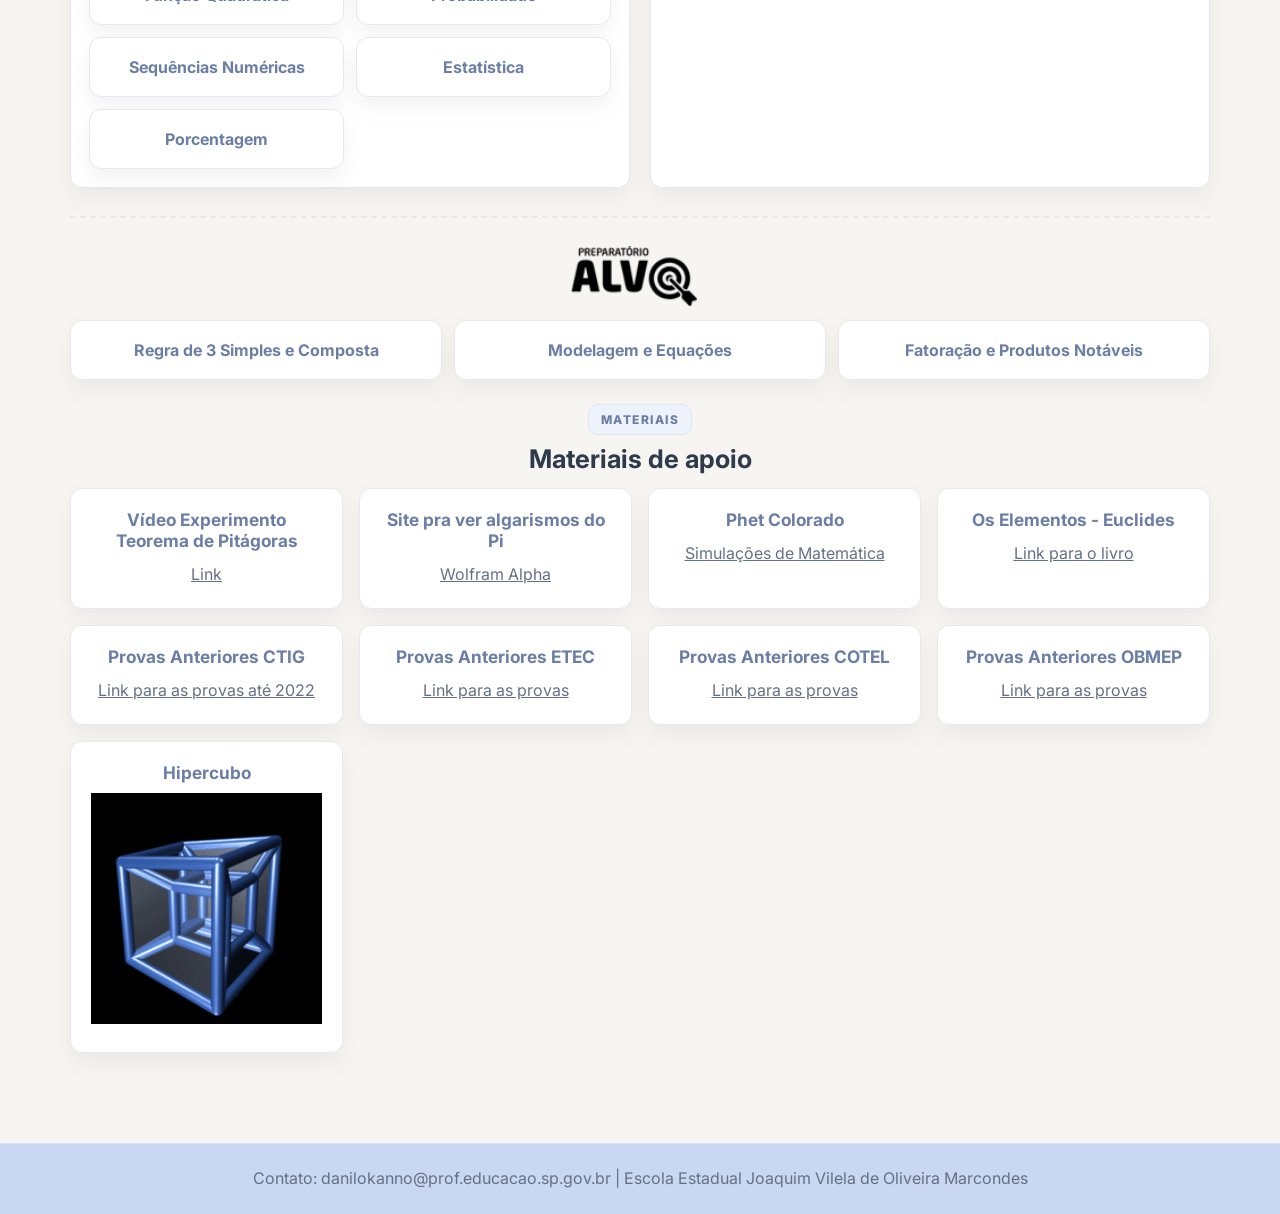
==== commit be9f5992: "Corrige data de atualização das notas no index" ====
--- a/index.html
+++ b/index.html
@@ -86,7 +86,7 @@
         </article>
 
         <article class="card">
-          <h3>Notas atualizadas em: 31/08</h3>
+          <h3>Notas atualizadas em: 09/10</h3>
           <p>Confira na aba de notas</p>
         </article>
         
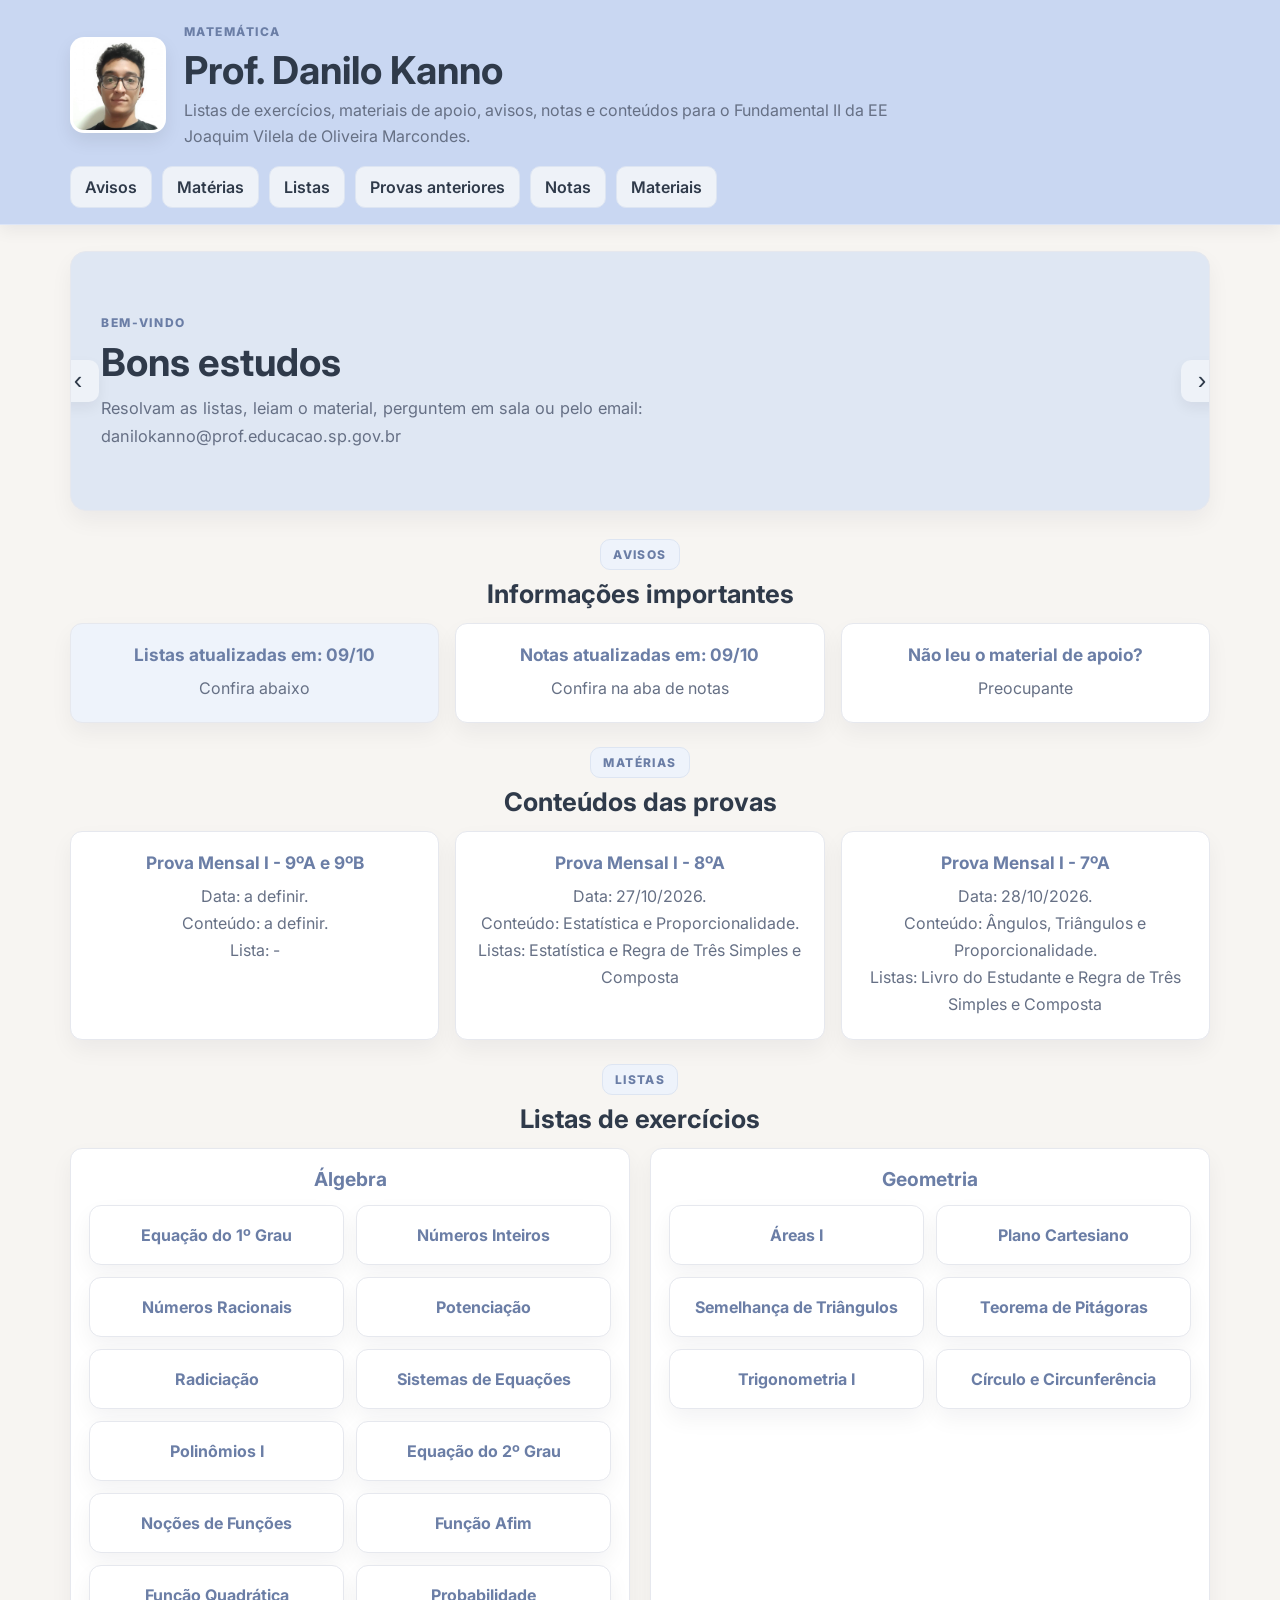
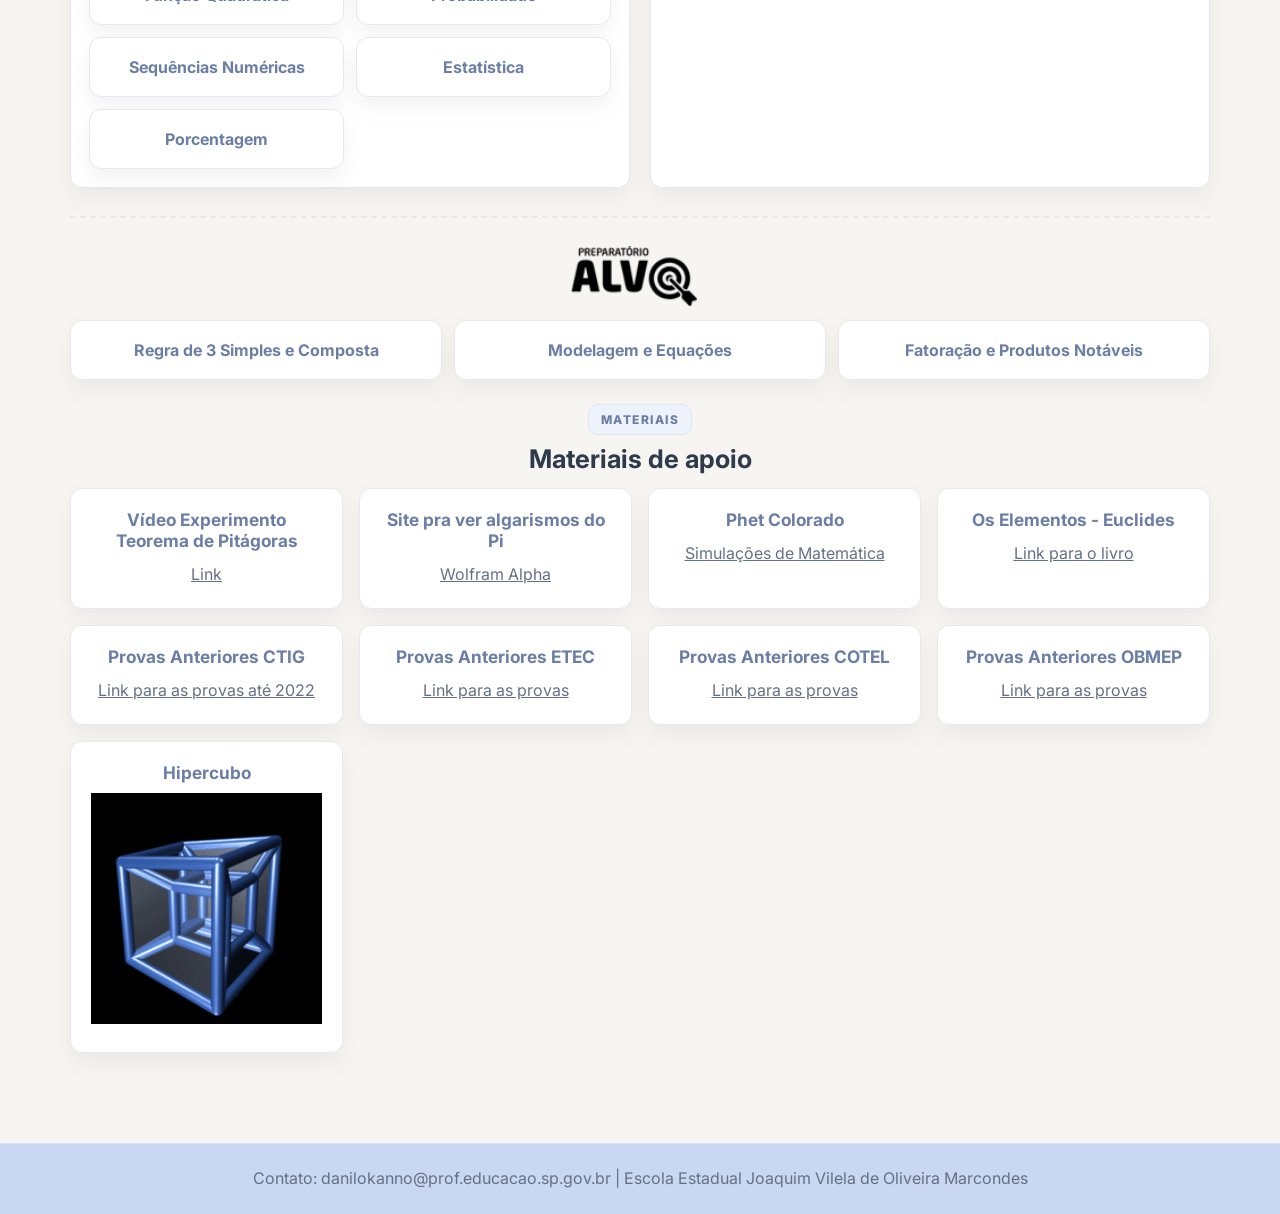
==== commit b951aa62: "Adiciona as datas e temas de prova do sétimo e oitavo ano" ====
--- a/index.html
+++ b/index.html
@@ -106,24 +106,24 @@
 
       <div class="grid-cards">
         <article class="card">
-          <h3>Prova Mensal II - 9ºA e 9ºB</h3>
-          <p>Data: 9ºA 18/09/2026, 9ºB 21/09/2026.</p>
-          <p>Conteúdo: Equações do Segundo Grau e Função Afim.</p>
-          <p>Lista: Equação do 2º Grau e Função Afim.</p>
-        </article>
-
-        <article class="card">
-          <h3>Prova Mensal II - 8ºA</h3>
-          <p>Data: 17/09/2026.</p>
-          <p>Conteúdo: Volume de Blocos Retangulares e Probabilidade.</p>
-          <p>Listas: Probabilidade</p>
-        </article>
-
-        <article class="card">
-          <h3>Prova Mensal II - 7ºA</h3>
-          <p>Data: 17/09/2026.</p>
-          <p>Conteúdo: Equação do 1º Grau e Sequências Numéricas.</p>
-          <p>Listas: Equação do 1º Grau e Sequências Numéricas</p>
+          <h3>Prova Mensal I - 9ºA e 9ºB</h3>
+          <p>Data: a definir.</p>
+          <p>Conteúdo: a definir.</p>
+          <p>Lista: - </p>
+        </article>
+
+        <article class="card">
+          <h3>Prova Mensal I - 8ºA</h3>
+          <p>Data: 27/10/2026.</p>
+          <p>Conteúdo: Estatística e Proporcionalidade.</p>
+          <p>Listas: Estatística e Regra de Três Simples e Composta</p>
+        </article>
+
+        <article class="card">
+          <h3>Prova Mensal I - 7ºA</h3>
+          <p>Data: 28/10/2026.</p>
+          <p>Conteúdo: Ângulos, Triângulos e Proporcionalidade.</p>
+          <p>Listas: Livro do Estudante e Regra de Três Simples e Composta</p>
         </article>
       </div>
     </section>
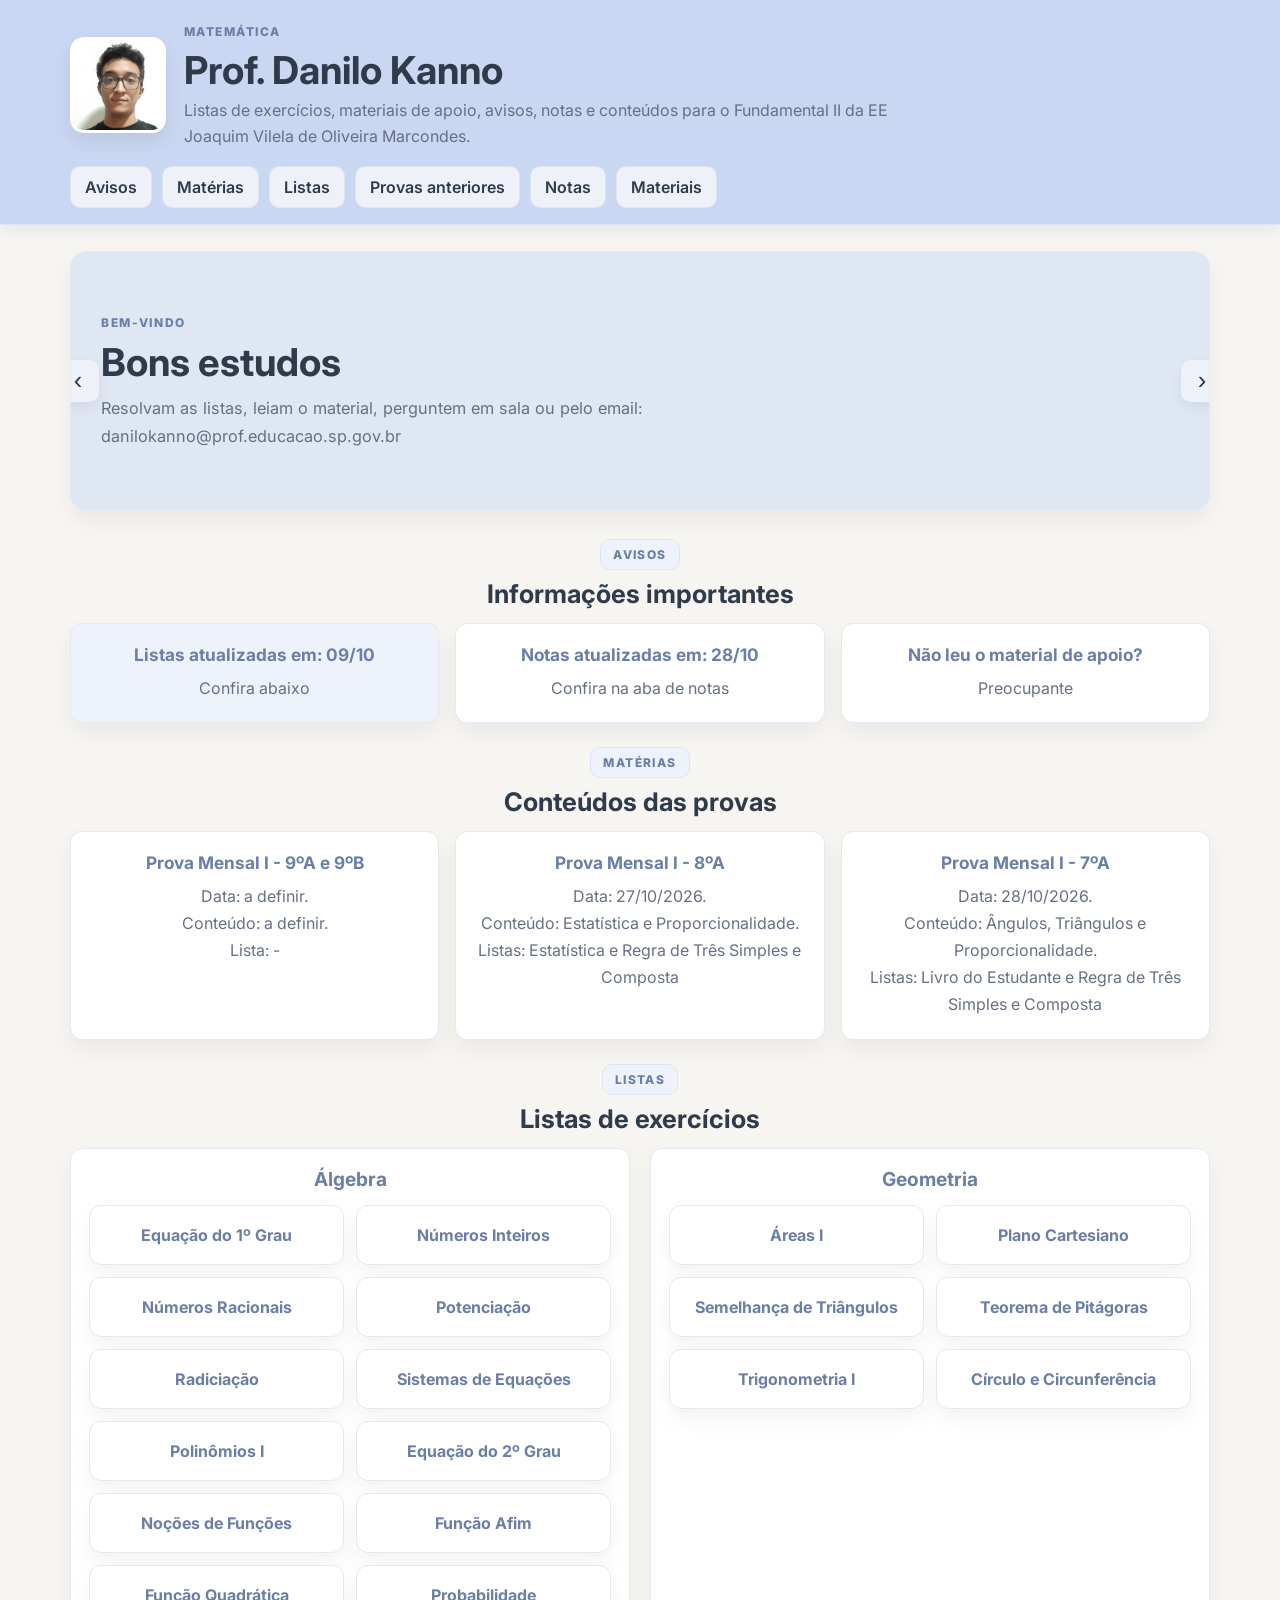
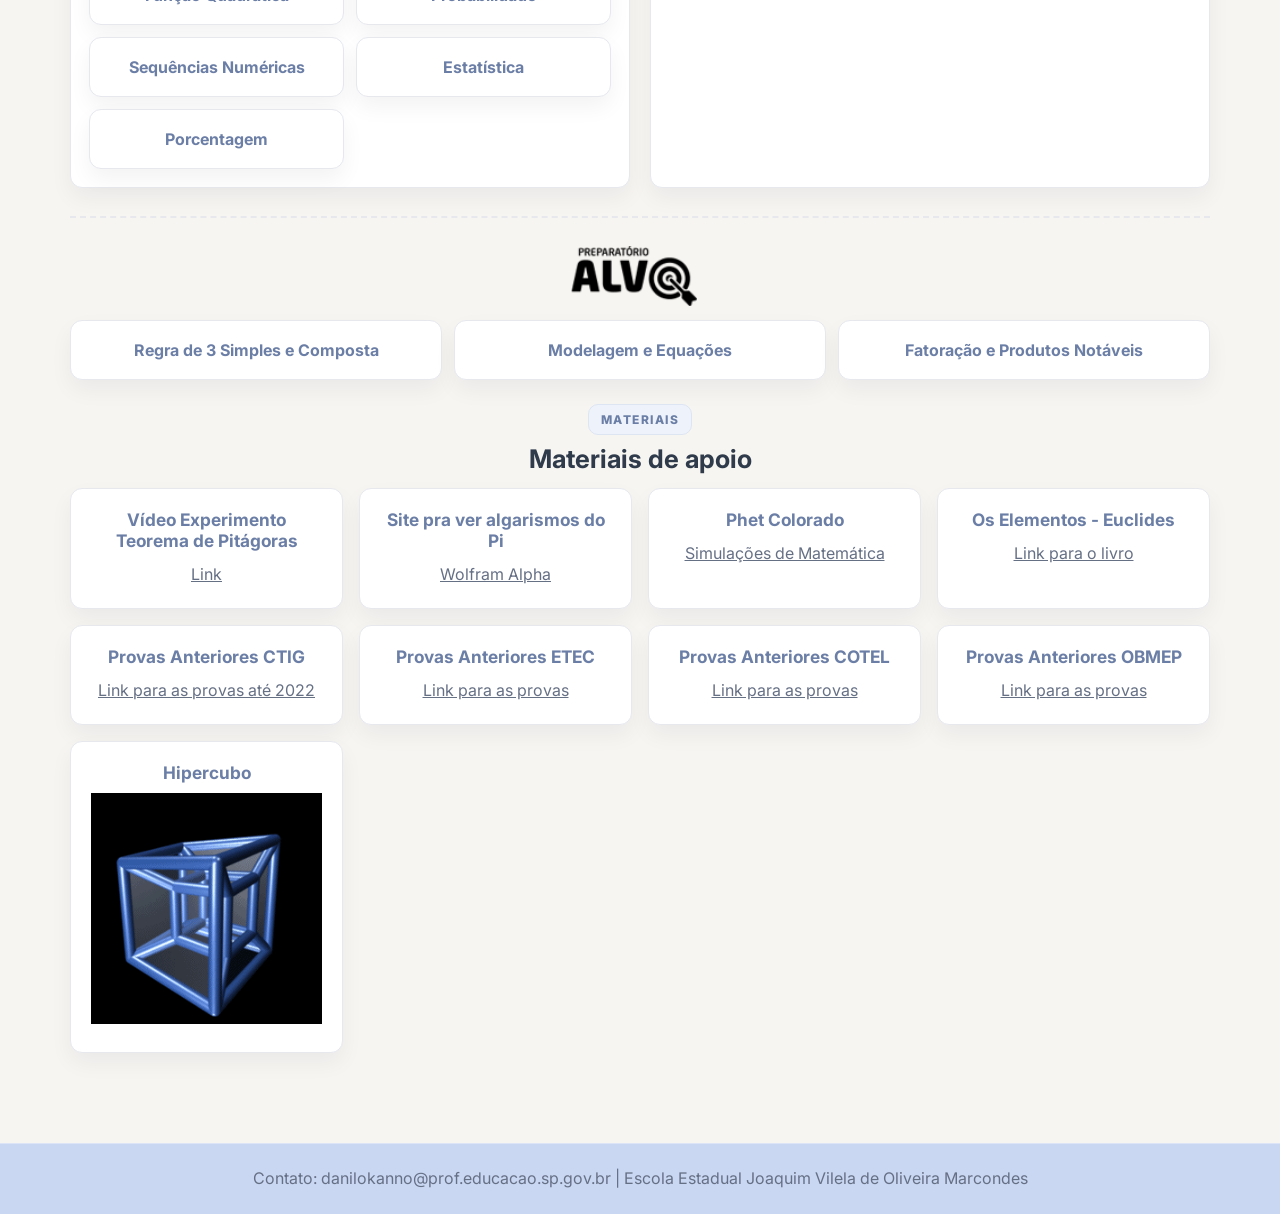
==== commit 92bd91f0: "Corrige a atualização da data de prova" ====
--- a/index.html
+++ b/index.html
@@ -86,7 +86,7 @@
         </article>
 
         <article class="card">
-          <h3>Notas atualizadas em: 09/10</h3>
+          <h3>Notas atualizadas em: 28/10</h3>
           <p>Confira na aba de notas</p>
         </article>
         
